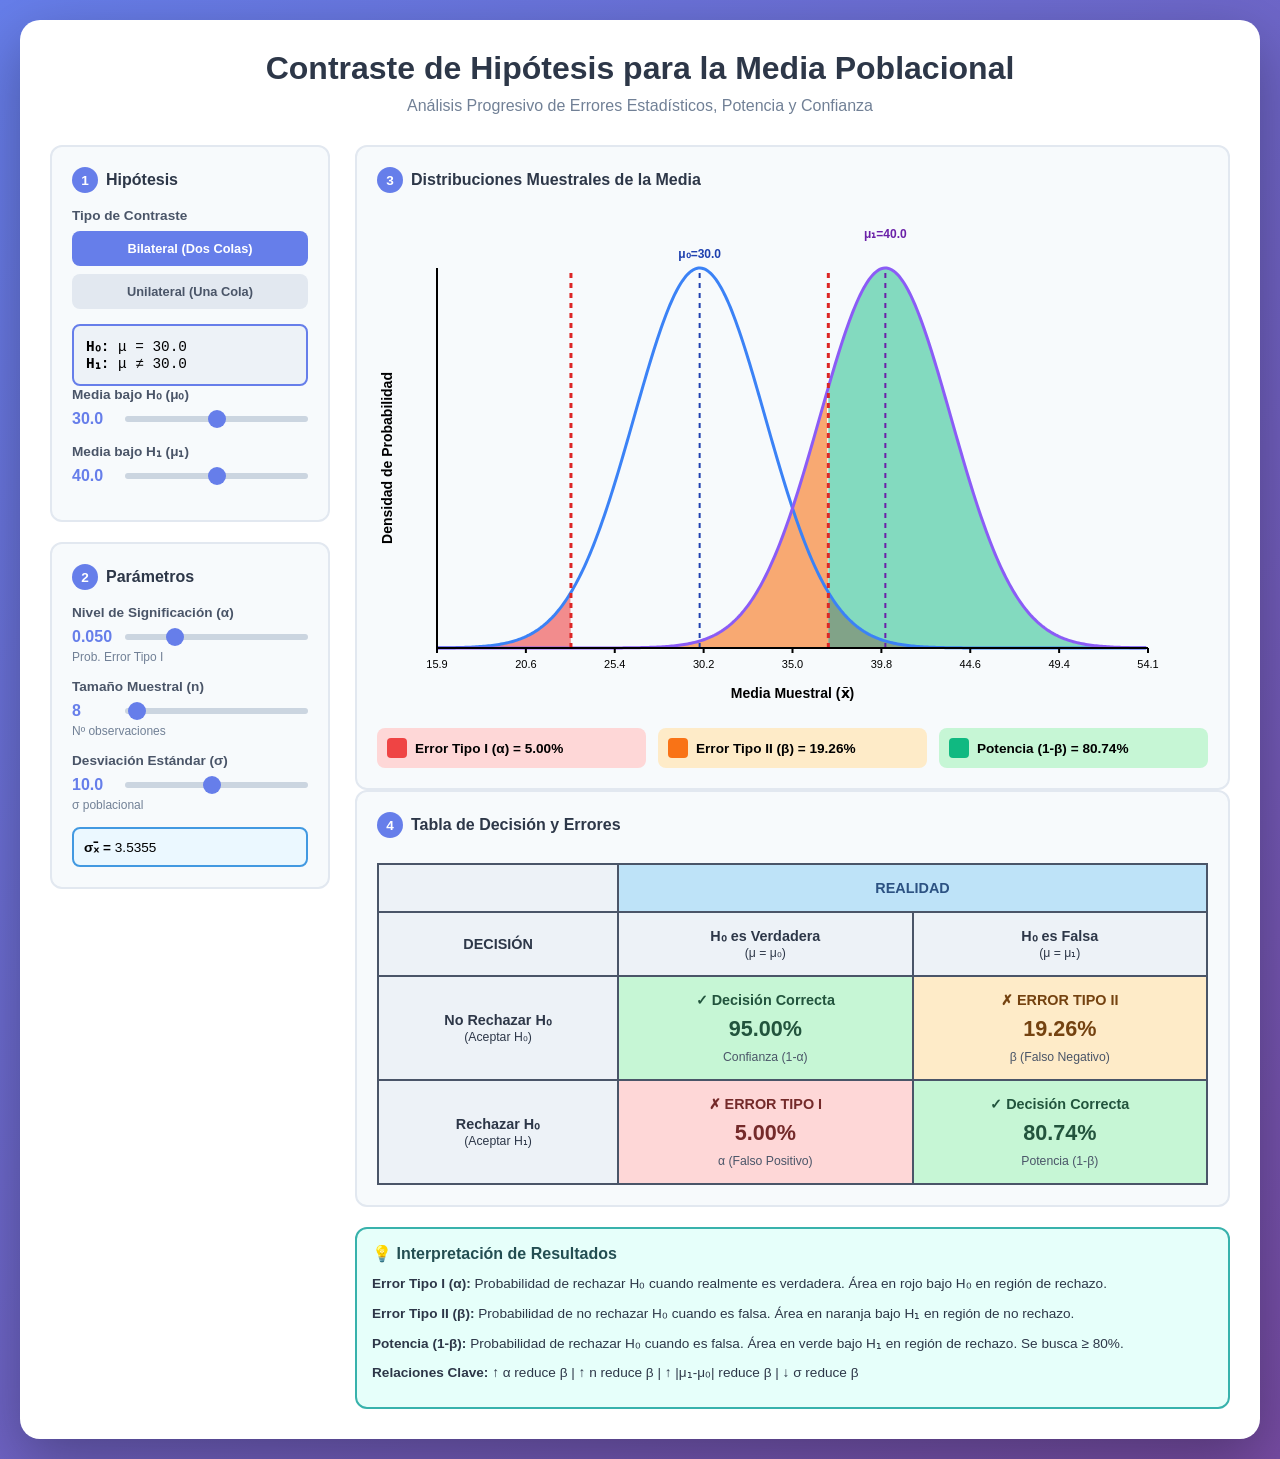
==== index.html @ a54c77ad "Implementar visualización completa con áreas bajo la curva y tabla de decisión" ====
<!DOCTYPE html>
<html lang="es">
<head>
    <meta charset="UTF-8">
    <meta name="viewport" content="width=device-width, initial-scale=1.0">
    <title>Contraste de Hipótesis para la Media Poblacional</title>
    <style>
        * {
            margin: 0;
            padding: 0;
            box-sizing: border-box;
        }

        body {
            font-family: -apple-system, BlinkMacSystemFont, 'Segoe UI', Roboto, Arial, sans-serif;
            background: linear-gradient(135deg, #667eea 0%, #764ba2 100%);
            min-height: 100vh;
            padding: 20px;
        }

        .container {
            max-width: 1600px;
            margin: 0 auto;
            background: white;
            border-radius: 20px;
            padding: 30px;
            box-shadow: 0 20px 60px rgba(0,0,0,0.3);
        }

        h1 {
            text-align: center;
            color: #2d3748;
            margin-bottom: 10px;
            font-size: 2em;
        }

        .subtitle {
            text-align: center;
            color: #718096;
            margin-bottom: 30px;
        }

        .grid {
            display: grid;
            grid-template-columns: 280px 1fr;
            gap: 25px;
        }

        .controls {
            display: flex;
            flex-direction: column;
            gap: 20px;
        }

        .card {
            background: #f7fafc;
            border-radius: 12px;
            padding: 20px;
            border: 2px solid #e2e8f0;
        }

        .card h2 {
            font-size: 1em;
            color: #2d3748;
            margin-bottom: 15px;
            display: flex;
            align-items: center;
            gap: 8px;
        }

        .badge {
            background: #667eea;
            color: white;
            width: 26px;
            height: 26px;
            border-radius: 50%;
            display: flex;
            align-items: center;
            justify-content: center;
            font-size: 0.85em;
            font-weight: bold;
        }

        .control-group {
            margin-bottom: 15px;
        }

        .control-group label {
            display: block;
            font-weight: 600;
            color: #4a5568;
            margin-bottom: 8px;
            font-size: 0.85em;
        }

        .slider-container {
            display: flex;
            align-items: center;
            gap: 8px;
        }

        .value-display {
            min-width: 45px;
            font-weight: bold;
            color: #667eea;
            font-size: 1em;
        }

        input[type="range"] {
            flex: 1;
            height: 6px;
            border-radius: 3px;
            background: #cbd5e0;
            outline: none;
            -webkit-appearance: none;
        }

        input[type="range"]::-webkit-slider-thumb {
            -webkit-appearance: none;
            width: 18px;
            height: 18px;
            border-radius: 50%;
            background: #667eea;
            cursor: pointer;
        }

        input[type="range"]::-moz-range-thumb {
            width: 18px;
            height: 18px;
            border-radius: 50%;
            background: #667eea;
            cursor: pointer;
            border: none;
        }

        .button-group {
            display: flex;
            flex-direction: column;
            gap: 8px;
        }

        button {
            padding: 10px;
            border: none;
            border-radius: 8px;
            font-weight: 600;
            cursor: pointer;
            transition: all 0.3s;
            font-size: 0.8em;
        }

        button.active {
            background: #667eea;
            color: white;
        }

        button:not(.active) {
            background: #e2e8f0;
            color: #4a5568;
        }

        .hypothesis-box {
            background: #edf2f7;
            border: 2px solid #667eea;
            border-radius: 8px;
            padding: 12px;
            font-family: 'Courier New', monospace;
            font-size: 0.9em;
        }

        .chart-container {
            position: relative;
            height: 500px;
            margin-bottom: 20px;
        }

        canvas {
            max-width: 100%;
        }

        .helper-text {
            font-size: 0.75em;
            color: #718096;
            margin-top: 4px;
        }

        .se-box {
            background: #ebf8ff;
            border: 2px solid #4299e1;
            border-radius: 8px;
            padding: 10px;
            font-size: 0.85em;
            margin-top: 10px;
        }

        /* Tabla de decisión */
        .decision-table-container {
            margin-top: 25px;
            overflow-x: auto;
        }

        table.decision-table {
            width: 100%;
            border-collapse: collapse;
            font-size: 0.9em;
        }

        table.decision-table th,
        table.decision-table td {
            border: 2px solid #4a5568;
            padding: 15px;
            text-align: center;
        }

        table.decision-table th {
            background: #edf2f7;
            font-weight: bold;
            color: #2d3748;
        }

        .table-header-realidad {
            background: #bee3f8 !important;
            color: #2c5282 !important;
            font-weight: bold;
        }

        .cell-correct {
            background: #c6f6d5;
        }

        .cell-error-tipo1 {
            background: #fed7d7;
        }

        .cell-error-tipo2 {
            background: #feebc8;
        }

        .cell-value {
            font-size: 1.5em;
            font-weight: bold;
            margin: 8px 0;
        }

        .cell-label {
            font-size: 0.85em;
            color: #4a5568;
        }

        .legend-container {
            display: grid;
            grid-template-columns: repeat(3, 1fr);
            gap: 12px;
            margin-top: 20px;
        }

        .legend-item {
            display: flex;
            align-items: center;
            gap: 8px;
            padding: 10px;
            border-radius: 8px;
            font-size: 0.85em;
        }

        .legend-color {
            width: 20px;
            height: 20px;
            border-radius: 4px;
        }

        .interpretation-box {
            background: #e6fffa;
            border: 2px solid #38b2ac;
            border-radius: 12px;
            padding: 15px;
            margin-top: 20px;
        }

        .interpretation-box h3 {
            color: #234e52;
            margin-bottom: 10px;
            font-size: 1em;
        }

        .interpretation-box p {
            color: #2d3748;
            font-size: 0.85em;
            line-height: 1.6;
            margin-bottom: 8px;
        }
    </style>
</head>
<body>
    <div class="container">
        <h1>Contraste de Hipótesis para la Media Poblacional</h1>
        <p class="subtitle">Análisis Progresivo de Errores Estadísticos, Potencia y Confianza</p>

        <div class="grid">
            <!-- Panel de controles -->
            <div class="controls">
                <div class="card">
                    <h2><span class="badge">1</span> Hipótesis</h2>

                    <div class="control-group">
                        <label>Tipo de Contraste</label>
                        <div class="button-group">
                            <button id="btnTwoTailed" class="active" onclick="setTestType('two-tailed')">
                                Bilateral (Dos Colas)
                            </button>
                            <button id="btnOneTailed" onclick="setTestType('one-tailed')">
                                Unilateral (Una Cola)
                            </button>
                        </div>
                    </div>

                    <div class="hypothesis-box" id="hypothesisBox">
                        <div><strong>H₀:</strong> μ = 30.0</div>
                        <div><strong>H₁:</strong> μ ≠ 30.0</div>
                    </div>

                    <div class="control-group">
                        <label>Media bajo H₀ (μ₀)</label>
                        <div class="slider-container">
                            <span class="value-display" id="mu0Value">30.0</span>
                            <input type="range" id="mu0" min="20" max="40" step="0.5" value="30" oninput="updateParams()">
                        </div>
                    </div>

                    <div class="control-group">
                        <label>Media bajo H₁ (μ₁)</label>
                        <div class="slider-container">
                            <span class="value-display" id="mu1Value">40.0</span>
                            <input type="range" id="mu1" min="30" max="50" step="0.5" value="40" oninput="updateParams()">
                        </div>
                    </div>
                </div>

                <div class="card">
                    <h2><span class="badge">2</span> Parámetros</h2>

                    <div class="control-group">
                        <label>Nivel de Significación (α)</label>
                        <div class="slider-container">
                            <span class="value-display" id="alphaValue">0.050</span>
                            <input type="range" id="alpha" min="0.001" max="0.2" step="0.001" value="0.05" oninput="updateParams()">
                        </div>
                        <p class="helper-text">Prob. Error Tipo I</p>
                    </div>

                    <div class="control-group">
                        <label>Tamaño Muestral (n)</label>
                        <div class="slider-container">
                            <span class="value-display" id="sampleSizeValue">8</span>
                            <input type="range" id="sampleSize" min="5" max="200" step="1" value="8" oninput="updateParams()">
                        </div>
                        <p class="helper-text">Nº observaciones</p>
                    </div>

                    <div class="control-group">
                        <label>Desviación Estándar (σ)</label>
                        <div class="slider-container">
                            <span class="value-display" id="sigmaValue">10.0</span>
                            <input type="range" id="sigma" min="1" max="20" step="0.5" value="10" oninput="updateParams()">
                        </div>
                        <p class="helper-text">σ poblacional</p>
                    </div>

                    <div class="se-box">
                        <strong>σₓ̄ = </strong><span id="seValue">3.5355</span>
                    </div>
                </div>
            </div>

            <!-- Panel principal -->
            <div class="main-panel">
                <div class="card">
                    <h2><span class="badge">3</span> Distribuciones Muestrales de la Media</h2>
                    <div class="chart-container">
                        <canvas id="chart"></canvas>
                    </div>

                    <div class="legend-container">
                        <div class="legend-item" style="background: #fed7d7;">
                            <div class="legend-color" style="background: #ef4444;"></div>
                            <span><strong>Error Tipo I (α) = <span id="alphaPercent">5.00</span>%</strong></span>
                        </div>
                        <div class="legend-item" style="background: #feebc8;">
                            <div class="legend-color" style="background: #f97316;"></div>
                            <span><strong>Error Tipo II (β) = <span id="betaPercent">0.00</span>%</strong></span>
                        </div>
                        <div class="legend-item" style="background: #c6f6d5;">
                            <div class="legend-color" style="background: #10b981;"></div>
                            <span><strong>Potencia (1-β) = <span id="powerPercent">100.00</span>%</strong></span>
                        </div>
                    </div>
                </div>

                <div class="card">
                    <h2><span class="badge">4</span> Tabla de Decisión y Errores</h2>

                    <div class="decision-table-container">
                        <table class="decision-table">
                            <thead>
                                <tr>
                                    <th></th>
                                    <th colspan="2" class="table-header-realidad">REALIDAD</th>
                                </tr>
                                <tr>
                                    <th>DECISIÓN</th>
                                    <th>H₀ es Verdadera<br><span style="font-weight: normal; font-size: 0.85em;">(μ = μ₀)</span></th>
                                    <th>H₀ es Falsa<br><span style="font-weight: normal; font-size: 0.85em;">(μ = μ₁)</span></th>
                                </tr>
                            </thead>
                            <tbody>
                                <tr>
                                    <th>No Rechazar H₀<br><span style="font-weight: normal; font-size: 0.85em;">(Aceptar H₀)</span></th>
                                    <td class="cell-correct">
                                        <div style="font-weight: bold; color: #22543d;">✓ Decisión Correcta</div>
                                        <div class="cell-value" style="color: #22543d;"><span id="confidenceTable">95.00</span>%</div>
                                        <div class="cell-label">Confianza (1-α)</div>
                                    </td>
                                    <td class="cell-error-tipo2">
                                        <div style="font-weight: bold; color: #744210;">✗ ERROR TIPO II</div>
                                        <div class="cell-value" style="color: #744210;"><span id="betaTable">0.00</span>%</div>
                                        <div class="cell-label">β (Falso Negativo)</div>
                                    </td>
                                </tr>
                                <tr>
                                    <th>Rechazar H₀<br><span style="font-weight: normal; font-size: 0.85em;">(Aceptar H₁)</span></th>
                                    <td class="cell-error-tipo1">
                                        <div style="font-weight: bold; color: #742a2a;">✗ ERROR TIPO I</div>
                                        <div class="cell-value" style="color: #742a2a;"><span id="alphaTable">5.00</span>%</div>
                                        <div class="cell-label">α (Falso Positivo)</div>
                                    </td>
                                    <td class="cell-correct">
                                        <div style="font-weight: bold; color: #22543d;">✓ Decisión Correcta</div>
                                        <div class="cell-value" style="color: #22543d;"><span id="powerTable">100.00</span>%</div>
                                        <div class="cell-label">Potencia (1-β)</div>
                                    </td>
                                </tr>
                            </tbody>
                        </table>
                    </div>
                </div>

                <div class="interpretation-box">
                    <h3>💡 Interpretación de Resultados</h3>
                    <p><strong>Error Tipo I (α):</strong> Probabilidad de rechazar H₀ cuando realmente es verdadera. Área en rojo bajo H₀ en región de rechazo.</p>
                    <p><strong>Error Tipo II (β):</strong> Probabilidad de no rechazar H₀ cuando es falsa. Área en naranja bajo H₁ en región de no rechazo.</p>
                    <p><strong>Potencia (1-β):</strong> Probabilidad de rechazar H₀ cuando es falsa. Área en verde bajo H₁ en región de rechazo. Se busca ≥ 80%.</p>
                    <p><strong>Relaciones Clave:</strong> ↑ α reduce β | ↑ n reduce β | ↑ |μ₁-μ₀| reduce β | ↓ σ reduce β</p>
                </div>
            </div>
        </div>
    </div>

    <script>
        let testType = 'two-tailed';
        let currentStats = {};

        // Función de densidad normal
        function normalPDF(x, mean, sd) {
            return (1 / (sd * Math.sqrt(2 * Math.PI))) *
                   Math.exp(-0.5 * Math.pow((x - mean) / sd, 2));
        }

        // Función de distribución acumulada normal
        function normalCDF(x, mean, sd) {
            const z = (x - mean) / sd;
            const t = 1 / (1 + 0.2316419 * Math.abs(z));
            const d = 0.3989423 * Math.exp(-z * z / 2);
            const prob = d * t * (0.3193815 + t * (-0.3565638 + t * (1.781478 + t * (-1.821256 + t * 1.330274))));
            return z > 0 ? 1 - prob : prob;
        }

        // Función inversa de la CDF normal
        function inverseNormalCDF(p) {
            const a1 = -39.6968302866538, a2 = 220.946098424521, a3 = -275.928510446969;
            const a4 = 138.357751867269, a5 = -30.6647980661472, a6 = 2.50662827745924;
            const b1 = -54.4760987982241, b2 = 161.585836858041, b3 = -155.698979859887;
            const b4 = 66.8013118877197, b5 = -13.2806815528857;
            const c1 = -7.78489400243029E-03, c2 = -0.322396458041136, c3 = -2.40075827716184;
            const c4 = -2.54973253934373, c5 = 4.37466414146497, c6 = 2.93816398269878;
            const d1 = 7.78469570904146E-03, d2 = 0.32246712907004, d3 = 2.445134137143;
            const d4 = 3.75440866190742;
            const pLow = 0.02425, pHigh = 1 - pLow;
            let q, r, x;

            if (p < pLow) {
                q = Math.sqrt(-2 * Math.log(p));
                x = (((((c1 * q + c2) * q + c3) * q + c4) * q + c5) * q + c6) /
                    ((((d1 * q + d2) * q + d3) * q + d4) * q + 1);
            } else if (p <= pHigh) {
                q = p - 0.5;
                r = q * q;
                x = (((((a1 * r + a2) * r + a3) * r + a4) * r + a5) * r + a6) * q /
                    (((((b1 * r + b2) * r + b3) * r + b4) * r + b5) * r + 1);
            } else {
                q = Math.sqrt(-2 * Math.log(1 - p));
                x = -(((((c1 * q + c2) * q + c3) * q + c4) * q + c5) * q + c6) /
                     ((((d1 * q + d2) * q + d3) * q + d4) * q + 1);
            }
            return x;
        }

        function setTestType(type) {
            testType = type;
            document.getElementById('btnTwoTailed').classList.toggle('active', type === 'two-tailed');
            document.getElementById('btnOneTailed').classList.toggle('active', type === 'one-tailed');
            updateParams();
        }

        function updateParams() {
            const mu0 = parseFloat(document.getElementById('mu0').value);
            const mu1 = parseFloat(document.getElementById('mu1').value);
            const alpha = parseFloat(document.getElementById('alpha').value);
            const n = parseInt(document.getElementById('sampleSize').value);
            const sigma = parseFloat(document.getElementById('sigma').value);

            // Actualizar displays
            document.getElementById('mu0Value').textContent = mu0.toFixed(1);
            document.getElementById('mu1Value').textContent = mu1.toFixed(1);
            document.getElementById('alphaValue').textContent = alpha.toFixed(3);
            document.getElementById('sampleSizeValue').textContent = n;
            document.getElementById('sigmaValue').textContent = sigma.toFixed(1);

            const seM = sigma / Math.sqrt(n);
            document.getElementById('seValue').textContent = seM.toFixed(4);

            // Actualizar hipótesis
            const h1Symbol = testType === 'two-tailed' ? '≠' : (mu1 > mu0 ? '>' : '<');
            const h1Value = testType === 'two-tailed' ? mu0.toFixed(1) : mu1.toFixed(1);
            document.getElementById('hypothesisBox').innerHTML = `
                <div><strong>H₀:</strong> μ = ${mu0.toFixed(1)}</div>
                <div><strong>H₁:</strong> μ ${h1Symbol} ${h1Value}</div>
            `;

            // Calcular estadísticas
            let criticalValue;
            if (testType === 'two-tailed') {
                criticalValue = inverseNormalCDF(1 - alpha / 2) * seM + mu0;
            } else {
                criticalValue = inverseNormalCDF(1 - alpha) * seM + mu0;
            }

            let beta;
            if (testType === 'two-tailed') {
                const criticalLower = 2 * mu0 - criticalValue;
                beta = normalCDF(criticalValue, mu1, seM) - normalCDF(criticalLower, mu1, seM);
            } else {
                if (mu1 > mu0) {
                    beta = normalCDF(criticalValue, mu1, seM);
                } else {
                    beta = 1 - normalCDF(criticalValue, mu1, seM);
                }
            }

            const power = 1 - beta;
            const confidence = 1 - alpha;

            currentStats = { alpha, beta, power, confidence, criticalValue, mu0, mu1, seM };

            // Actualizar resultados
            document.getElementById('alphaPercent').textContent = (alpha * 100).toFixed(2);
            document.getElementById('betaPercent').textContent = (beta * 100).toFixed(2);
            document.getElementById('powerPercent').textContent = (power * 100).toFixed(2);

            // Actualizar tabla
            document.getElementById('confidenceTable').textContent = (confidence * 100).toFixed(2);
            document.getElementById('betaTable').textContent = (beta * 100).toFixed(2);
            document.getElementById('alphaTable').textContent = (alpha * 100).toFixed(2);
            document.getElementById('powerTable').textContent = (power * 100).toFixed(2);

            // Actualizar gráfico
            drawChart();
        }

        function drawChart() {
            const canvas = document.getElementById('chart');
            const ctx = canvas.getContext('2d');

            // Configurar tamaño del canvas
            const container = canvas.parentElement;
            canvas.width = container.offsetWidth;
            canvas.height = container.offsetHeight;

            const { mu0, mu1, seM, criticalValue } = currentStats;

            const padding = 60;
            const chartWidth = canvas.width - 2 * padding;
            const chartHeight = canvas.height - 2 * padding;

            // Limpiar canvas
            ctx.clearRect(0, 0, canvas.width, canvas.height);

            // Calcular rango
            const rangeStart = Math.min(mu0, mu1) - 4 * seM;
            const rangeEnd = Math.max(mu0, mu1) + 4 * seM;

            // Encontrar máximo y para escala
            let maxY = 0;
            for (let x = rangeStart; x <= rangeEnd; x += (rangeEnd - rangeStart) / 200) {
                maxY = Math.max(maxY, normalPDF(x, mu0, seM), normalPDF(x, mu1, seM));
            }

            // Función para mapear coordenadas
            function mapX(x) {
                return padding + ((x - rangeStart) / (rangeEnd - rangeStart)) * chartWidth;
            }

            function mapY(y) {
                return canvas.height - padding - (y / maxY) * chartHeight;
            }

            // Dibujar áreas sombreadas
            const step = (rangeEnd - rangeStart) / 400;

            // Área Error Tipo I (roja) - bajo H0 en región de rechazo
            ctx.fillStyle = 'rgba(239, 68, 68, 0.6)';
            ctx.beginPath();
            if (testType === 'two-tailed') {
                const criticalLower = 2 * mu0 - criticalValue;
                // Cola derecha
                ctx.moveTo(mapX(criticalValue), mapY(0));
                for (let x = criticalValue; x <= rangeEnd; x += step) {
                    ctx.lineTo(mapX(x), mapY(normalPDF(x, mu0, seM)));
                }
                ctx.lineTo(mapX(rangeEnd), mapY(0));
                ctx.closePath();
                ctx.fill();

                // Cola izquierda
                ctx.beginPath();
                ctx.moveTo(mapX(rangeStart), mapY(0));
                for (let x = rangeStart; x <= criticalLower; x += step) {
                    ctx.lineTo(mapX(x), mapY(normalPDF(x, mu0, seM)));
                }
                ctx.lineTo(mapX(criticalLower), mapY(0));
                ctx.closePath();
                ctx.fill();
            } else {
                if (mu1 > mu0) {
                    ctx.moveTo(mapX(criticalValue), mapY(0));
                    for (let x = criticalValue; x <= rangeEnd; x += step) {
                        ctx.lineTo(mapX(x), mapY(normalPDF(x, mu0, seM)));
                    }
                    ctx.lineTo(mapX(rangeEnd), mapY(0));
                } else {
                    ctx.moveTo(mapX(rangeStart), mapY(0));
                    for (let x = rangeStart; x <= criticalValue; x += step) {
                        ctx.lineTo(mapX(x), mapY(normalPDF(x, mu0, seM)));
                    }
                    ctx.lineTo(mapX(criticalValue), mapY(0));
                }
                ctx.closePath();
                ctx.fill();
            }

            // Área Error Tipo II (naranja) - bajo H1 en región de no rechazo
            ctx.fillStyle = 'rgba(249, 115, 22, 0.6)';
            ctx.beginPath();
            if (testType === 'two-tailed') {
                const criticalLower = 2 * mu0 - criticalValue;
                ctx.moveTo(mapX(criticalLower), mapY(0));
                for (let x = criticalLower; x <= criticalValue; x += step) {
                    ctx.lineTo(mapX(x), mapY(normalPDF(x, mu1, seM)));
                }
                ctx.lineTo(mapX(criticalValue), mapY(0));
            } else {
                if (mu1 > mu0) {
                    ctx.moveTo(mapX(rangeStart), mapY(0));
                    for (let x = rangeStart; x <= criticalValue; x += step) {
                        ctx.lineTo(mapX(x), mapY(normalPDF(x, mu1, seM)));
                    }
                    ctx.lineTo(mapX(criticalValue), mapY(0));
                } else {
                    ctx.moveTo(mapX(criticalValue), mapY(0));
                    for (let x = criticalValue; x <= rangeEnd; x += step) {
                        ctx.lineTo(mapX(x), mapY(normalPDF(x, mu1, seM)));
                    }
                    ctx.lineTo(mapX(rangeEnd), mapY(0));
                }
            }
            ctx.closePath();
            ctx.fill();

            // Área Potencia (verde) - bajo H1 en región de rechazo
            ctx.fillStyle = 'rgba(16, 185, 129, 0.5)';
            ctx.beginPath();
            if (testType === 'two-tailed') {
                const criticalLower = 2 * mu0 - criticalValue;
                // Cola derecha
                ctx.moveTo(mapX(criticalValue), mapY(0));
                for (let x = criticalValue; x <= rangeEnd; x += step) {
                    ctx.lineTo(mapX(x), mapY(normalPDF(x, mu1, seM)));
                }
                ctx.lineTo(mapX(rangeEnd), mapY(0));
                ctx.closePath();
                ctx.fill();

                // Cola izquierda
                ctx.beginPath();
                ctx.moveTo(mapX(rangeStart), mapY(0));
                for (let x = rangeStart; x <= criticalLower; x += step) {
                    ctx.lineTo(mapX(x), mapY(normalPDF(x, mu1, seM)));
                }
                ctx.lineTo(mapX(criticalLower), mapY(0));
            } else {
                if (mu1 > mu0) {
                    ctx.moveTo(mapX(criticalValue), mapY(0));
                    for (let x = criticalValue; x <= rangeEnd; x += step) {
                        ctx.lineTo(mapX(x), mapY(normalPDF(x, mu1, seM)));
                    }
                    ctx.lineTo(mapX(rangeEnd), mapY(0));
                } else {
                    ctx.moveTo(mapX(rangeStart), mapY(0));
                    for (let x = rangeStart; x <= criticalValue; x += step) {
                        ctx.lineTo(mapX(x), mapY(normalPDF(x, mu1, seM)));
                    }
                    ctx.lineTo(mapX(criticalValue), mapY(0));
                }
            }
            ctx.closePath();
            ctx.fill();

            // Dibujar curvas
            // Curva H0 (azul)
            ctx.strokeStyle = '#3b82f6';
            ctx.lineWidth = 3;
            ctx.beginPath();
            for (let x = rangeStart; x <= rangeEnd; x += step) {
                const y = normalPDF(x, mu0, seM);
                if (x === rangeStart) {
                    ctx.moveTo(mapX(x), mapY(y));
                } else {
                    ctx.lineTo(mapX(x), mapY(y));
                }
            }
            ctx.stroke();

            // Curva H1 (púrpura)
            ctx.strokeStyle = '#8b5cf6';
            ctx.lineWidth = 3;
            ctx.beginPath();
            for (let x = rangeStart; x <= rangeEnd; x += step) {
                const y = normalPDF(x, mu1, seM);
                if (x === rangeStart) {
                    ctx.moveTo(mapX(x), mapY(y));
                } else {
                    ctx.lineTo(mapX(x), mapY(y));
                }
            }
            ctx.stroke();

            // Dibujar líneas verticales de referencia
            // μ0
            ctx.strokeStyle = '#1e40af';
            ctx.lineWidth = 2;
            ctx.setLineDash([5, 5]);
            ctx.beginPath();
            ctx.moveTo(mapX(mu0), mapY(0));
            ctx.lineTo(mapX(mu0), mapY(maxY));
            ctx.stroke();

            // μ1
            ctx.strokeStyle = '#6b21a8';
            ctx.beginPath();
            ctx.moveTo(mapX(mu1), mapY(0));
            ctx.lineTo(mapX(mu1), mapY(maxY));
            ctx.stroke();

            // Valor crítico
            ctx.strokeStyle = '#dc2626';
            ctx.lineWidth = 3;
            ctx.beginPath();
            ctx.moveTo(mapX(criticalValue), mapY(0));
            ctx.lineTo(mapX(criticalValue), mapY(maxY));
            ctx.stroke();

            if (testType === 'two-tailed') {
                const criticalLower = 2 * mu0 - criticalValue;
                ctx.beginPath();
                ctx.moveTo(mapX(criticalLower), mapY(0));
                ctx.lineTo(mapX(criticalLower), mapY(maxY));
                ctx.stroke();
            }

            ctx.setLineDash([]);

            // Dibujar ejes
            ctx.strokeStyle = '#000';
            ctx.lineWidth = 2;
            ctx.beginPath();
            ctx.moveTo(padding, canvas.height - padding);
            ctx.lineTo(canvas.width - padding, canvas.height - padding);
            ctx.stroke();

            ctx.beginPath();
            ctx.moveTo(padding, padding);
            ctx.lineTo(padding, canvas.height - padding);
            ctx.stroke();

            // Etiquetas
            ctx.fillStyle = '#000';
            ctx.font = 'bold 14px Arial';
            ctx.textAlign = 'center';
            ctx.fillText('Media Muestral (x̄)', canvas.width / 2, canvas.height - 10);

            ctx.save();
            ctx.translate(15, canvas.height / 2);
            ctx.rotate(-Math.PI / 2);
            ctx.fillText('Densidad de Probabilidad', 0, 0);
            ctx.restore();

            // Etiquetas de medias
            ctx.font = 'bold 12px Arial';
            ctx.fillStyle = '#1e40af';
            ctx.fillText('μ₀=' + mu0.toFixed(1), mapX(mu0), padding - 10);

            ctx.fillStyle = '#6b21a8';
            ctx.fillText('μ₁=' + mu1.toFixed(1), mapX(mu1), padding - 30);

            // Marcas en eje X
            ctx.fillStyle = '#000';
            ctx.font = '11px Arial';
            const numTicks = 8;
            for (let i = 0; i <= numTicks; i++) {
                const x = rangeStart + (rangeEnd - rangeStart) * i / numTicks;
                const px = mapX(x);
                ctx.fillText(x.toFixed(1), px, canvas.height - padding + 20);
                ctx.beginPath();
                ctx.moveTo(px, canvas.height - padding);
                ctx.lineTo(px, canvas.height - padding + 5);
                ctx.stroke();
            }
        }

        // Inicializar
        window.addEventListener('load', updateParams);
        window.addEventListener('resize', drawChart);
    </script>
</body>
</html>
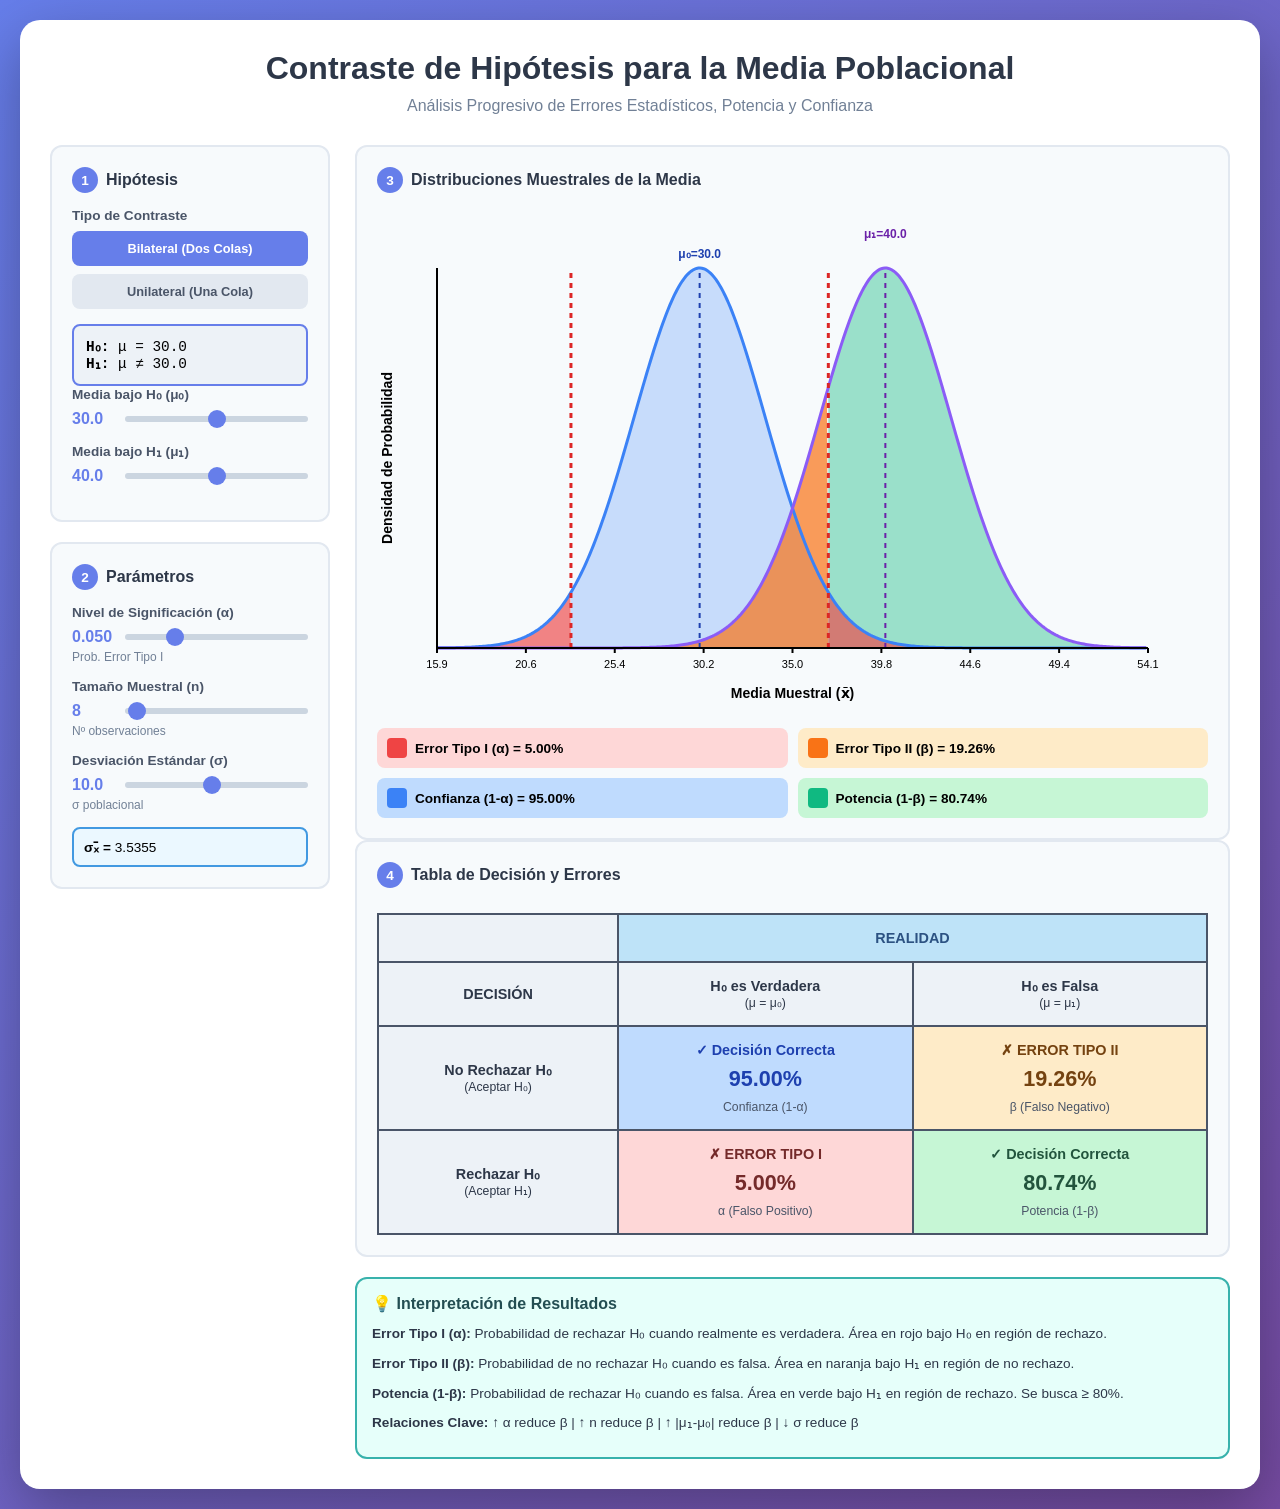
==== commit 0dd1464f: "Reorganizar áreas: verde (potencia) detrás de rojo (alpha), añadir área azul de confianza (1-alpha)" ====
--- a/index.html
+++ b/index.html
@@ -224,8 +224,12 @@
             font-weight: bold;
         }
 
-        .cell-correct {
+        .cell-correct-power {
             background: #c6f6d5;
+        }
+
+        .cell-correct-confidence {
+            background: #bfdbfe;
         }
 
         .cell-error-tipo1 {
@@ -380,7 +384,7 @@
                         <canvas id="chart"></canvas>
                     </div>
 
-                    <div class="legend-container">
+                    <div class="legend-container" style="grid-template-columns: repeat(2, 1fr); gap: 10px;">
                         <div class="legend-item" style="background: #fed7d7;">
                             <div class="legend-color" style="background: #ef4444;"></div>
                             <span><strong>Error Tipo I (α) = <span id="alphaPercent">5.00</span>%</strong></span>
@@ -388,6 +392,10 @@
                         <div class="legend-item" style="background: #feebc8;">
                             <div class="legend-color" style="background: #f97316;"></div>
                             <span><strong>Error Tipo II (β) = <span id="betaPercent">0.00</span>%</strong></span>
+                        </div>
+                        <div class="legend-item" style="background: #bfdbfe;">
+                            <div class="legend-color" style="background: #3b82f6;"></div>
+                            <span><strong>Confianza (1-α) = <span id="confidencePercent">95.00</span>%</strong></span>
                         </div>
                         <div class="legend-item" style="background: #c6f6d5;">
                             <div class="legend-color" style="background: #10b981;"></div>
@@ -415,9 +423,9 @@
                             <tbody>
                                 <tr>
                                     <th>No Rechazar H₀<br><span style="font-weight: normal; font-size: 0.85em;">(Aceptar H₀)</span></th>
-                                    <td class="cell-correct">
-                                        <div style="font-weight: bold; color: #22543d;">✓ Decisión Correcta</div>
-                                        <div class="cell-value" style="color: #22543d;"><span id="confidenceTable">95.00</span>%</div>
+                                    <td class="cell-correct-confidence">
+                                        <div style="font-weight: bold; color: #1e40af;">✓ Decisión Correcta</div>
+                                        <div class="cell-value" style="color: #1e40af;"><span id="confidenceTable">95.00</span>%</div>
                                         <div class="cell-label">Confianza (1-α)</div>
                                     </td>
                                     <td class="cell-error-tipo2">
@@ -433,7 +441,7 @@
                                         <div class="cell-value" style="color: #742a2a;"><span id="alphaTable">5.00</span>%</div>
                                         <div class="cell-label">α (Falso Positivo)</div>
                                     </td>
-                                    <td class="cell-correct">
+                                    <td class="cell-correct-power">
                                         <div style="font-weight: bold; color: #22543d;">✓ Decisión Correcta</div>
                                         <div class="cell-value" style="color: #22543d;"><span id="powerTable">100.00</span>%</div>
                                         <div class="cell-label">Potencia (1-β)</div>
@@ -561,9 +569,10 @@
 
             currentStats = { alpha, beta, power, confidence, criticalValue, mu0, mu1, seM };
 
-            // Actualizar resultados
+            // Actualizar resultados en leyenda
             document.getElementById('alphaPercent').textContent = (alpha * 100).toFixed(2);
             document.getElementById('betaPercent').textContent = (beta * 100).toFixed(2);
+            document.getElementById('confidencePercent').textContent = (confidence * 100).toFixed(2);
             document.getElementById('powerPercent').textContent = (power * 100).toFixed(2);
 
             // Actualizar tabla
@@ -613,11 +622,106 @@
                 return canvas.height - padding - (y / maxY) * chartHeight;
             }
 
-            // Dibujar áreas sombreadas
+            // Dibujar áreas sombreadas (orden importante: de atrás hacia adelante)
             const step = (rangeEnd - rangeStart) / 400;
 
-            // Área Error Tipo I (roja) - bajo H0 en región de rechazo
-            ctx.fillStyle = 'rgba(239, 68, 68, 0.6)';
+            // 1. Área Potencia (verde) - FONDO - bajo H1 en región de rechazo
+            ctx.fillStyle = 'rgba(16, 185, 129, 0.4)';
+            ctx.beginPath();
+            if (testType === 'two-tailed') {
+                const criticalLower = 2 * mu0 - criticalValue;
+                // Cola derecha
+                ctx.moveTo(mapX(criticalValue), mapY(0));
+                for (let x = criticalValue; x <= rangeEnd; x += step) {
+                    ctx.lineTo(mapX(x), mapY(normalPDF(x, mu1, seM)));
+                }
+                ctx.lineTo(mapX(rangeEnd), mapY(0));
+                ctx.closePath();
+                ctx.fill();
+
+                // Cola izquierda
+                ctx.beginPath();
+                ctx.moveTo(mapX(rangeStart), mapY(0));
+                for (let x = rangeStart; x <= criticalLower; x += step) {
+                    ctx.lineTo(mapX(x), mapY(normalPDF(x, mu1, seM)));
+                }
+                ctx.lineTo(mapX(criticalLower), mapY(0));
+            } else {
+                if (mu1 > mu0) {
+                    ctx.moveTo(mapX(criticalValue), mapY(0));
+                    for (let x = criticalValue; x <= rangeEnd; x += step) {
+                        ctx.lineTo(mapX(x), mapY(normalPDF(x, mu1, seM)));
+                    }
+                    ctx.lineTo(mapX(rangeEnd), mapY(0));
+                } else {
+                    ctx.moveTo(mapX(rangeStart), mapY(0));
+                    for (let x = rangeStart; x <= criticalValue; x += step) {
+                        ctx.lineTo(mapX(x), mapY(normalPDF(x, mu1, seM)));
+                    }
+                    ctx.lineTo(mapX(criticalValue), mapY(0));
+                }
+            }
+            ctx.closePath();
+            ctx.fill();
+
+            // 2. Área de Confianza (1-α) - azul claro - bajo H0 en región de no rechazo
+            ctx.fillStyle = 'rgba(59, 130, 246, 0.25)';
+            ctx.beginPath();
+            if (testType === 'two-tailed') {
+                const criticalLower = 2 * mu0 - criticalValue;
+                ctx.moveTo(mapX(criticalLower), mapY(0));
+                for (let x = criticalLower; x <= criticalValue; x += step) {
+                    ctx.lineTo(mapX(x), mapY(normalPDF(x, mu0, seM)));
+                }
+                ctx.lineTo(mapX(criticalValue), mapY(0));
+            } else {
+                if (mu1 > mu0) {
+                    ctx.moveTo(mapX(rangeStart), mapY(0));
+                    for (let x = rangeStart; x <= criticalValue; x += step) {
+                        ctx.lineTo(mapX(x), mapY(normalPDF(x, mu0, seM)));
+                    }
+                    ctx.lineTo(mapX(criticalValue), mapY(0));
+                } else {
+                    ctx.moveTo(mapX(criticalValue), mapY(0));
+                    for (let x = criticalValue; x <= rangeEnd; x += step) {
+                        ctx.lineTo(mapX(x), mapY(normalPDF(x, mu0, seM)));
+                    }
+                    ctx.lineTo(mapX(rangeEnd), mapY(0));
+                }
+            }
+            ctx.closePath();
+            ctx.fill();
+
+            // 3. Área Error Tipo II (naranja) - bajo H1 en región de no rechazo
+            ctx.fillStyle = 'rgba(249, 115, 22, 0.7)';
+            ctx.beginPath();
+            if (testType === 'two-tailed') {
+                const criticalLower = 2 * mu0 - criticalValue;
+                ctx.moveTo(mapX(criticalLower), mapY(0));
+                for (let x = criticalLower; x <= criticalValue; x += step) {
+                    ctx.lineTo(mapX(x), mapY(normalPDF(x, mu1, seM)));
+                }
+                ctx.lineTo(mapX(criticalValue), mapY(0));
+            } else {
+                if (mu1 > mu0) {
+                    ctx.moveTo(mapX(rangeStart), mapY(0));
+                    for (let x = rangeStart; x <= criticalValue; x += step) {
+                        ctx.lineTo(mapX(x), mapY(normalPDF(x, mu1, seM)));
+                    }
+                    ctx.lineTo(mapX(criticalValue), mapY(0));
+                } else {
+                    ctx.moveTo(mapX(criticalValue), mapY(0));
+                    for (let x = criticalValue; x <= rangeEnd; x += step) {
+                        ctx.lineTo(mapX(x), mapY(normalPDF(x, mu1, seM)));
+                    }
+                    ctx.lineTo(mapX(rangeEnd), mapY(0));
+                }
+            }
+            ctx.closePath();
+            ctx.fill();
+
+            // 4. Área Error Tipo I (roja) - ADELANTE - bajo H0 en región de rechazo
+            ctx.fillStyle = 'rgba(239, 68, 68, 0.65)';
             ctx.beginPath();
             if (testType === 'two-tailed') {
                 const criticalLower = 2 * mu0 - criticalValue;
@@ -657,73 +761,6 @@
                 ctx.fill();
             }
 
-            // Área Error Tipo II (naranja) - bajo H1 en región de no rechazo
-            ctx.fillStyle = 'rgba(249, 115, 22, 0.6)';
-            ctx.beginPath();
-            if (testType === 'two-tailed') {
-                const criticalLower = 2 * mu0 - criticalValue;
-                ctx.moveTo(mapX(criticalLower), mapY(0));
-                for (let x = criticalLower; x <= criticalValue; x += step) {
-                    ctx.lineTo(mapX(x), mapY(normalPDF(x, mu1, seM)));
-                }
-                ctx.lineTo(mapX(criticalValue), mapY(0));
-            } else {
-                if (mu1 > mu0) {
-                    ctx.moveTo(mapX(rangeStart), mapY(0));
-                    for (let x = rangeStart; x <= criticalValue; x += step) {
-                        ctx.lineTo(mapX(x), mapY(normalPDF(x, mu1, seM)));
-                    }
-                    ctx.lineTo(mapX(criticalValue), mapY(0));
-                } else {
-                    ctx.moveTo(mapX(criticalValue), mapY(0));
-                    for (let x = criticalValue; x <= rangeEnd; x += step) {
-                        ctx.lineTo(mapX(x), mapY(normalPDF(x, mu1, seM)));
-                    }
-                    ctx.lineTo(mapX(rangeEnd), mapY(0));
-                }
-            }
-            ctx.closePath();
-            ctx.fill();
-
-            // Área Potencia (verde) - bajo H1 en región de rechazo
-            ctx.fillStyle = 'rgba(16, 185, 129, 0.5)';
-            ctx.beginPath();
-            if (testType === 'two-tailed') {
-                const criticalLower = 2 * mu0 - criticalValue;
-                // Cola derecha
-                ctx.moveTo(mapX(criticalValue), mapY(0));
-                for (let x = criticalValue; x <= rangeEnd; x += step) {
-                    ctx.lineTo(mapX(x), mapY(normalPDF(x, mu1, seM)));
-                }
-                ctx.lineTo(mapX(rangeEnd), mapY(0));
-                ctx.closePath();
-                ctx.fill();
-
-                // Cola izquierda
-                ctx.beginPath();
-                ctx.moveTo(mapX(rangeStart), mapY(0));
-                for (let x = rangeStart; x <= criticalLower; x += step) {
-                    ctx.lineTo(mapX(x), mapY(normalPDF(x, mu1, seM)));
-                }
-                ctx.lineTo(mapX(criticalLower), mapY(0));
-            } else {
-                if (mu1 > mu0) {
-                    ctx.moveTo(mapX(criticalValue), mapY(0));
-                    for (let x = criticalValue; x <= rangeEnd; x += step) {
-                        ctx.lineTo(mapX(x), mapY(normalPDF(x, mu1, seM)));
-                    }
-                    ctx.lineTo(mapX(rangeEnd), mapY(0));
-                } else {
-                    ctx.moveTo(mapX(rangeStart), mapY(0));
-                    for (let x = rangeStart; x <= criticalValue; x += step) {
-                        ctx.lineTo(mapX(x), mapY(normalPDF(x, mu1, seM)));
-                    }
-                    ctx.lineTo(mapX(criticalValue), mapY(0));
-                }
-            }
-            ctx.closePath();
-            ctx.fill();
-
             // Dibujar curvas
             // Curva H0 (azul)
             ctx.strokeStyle = '#3b82f6';
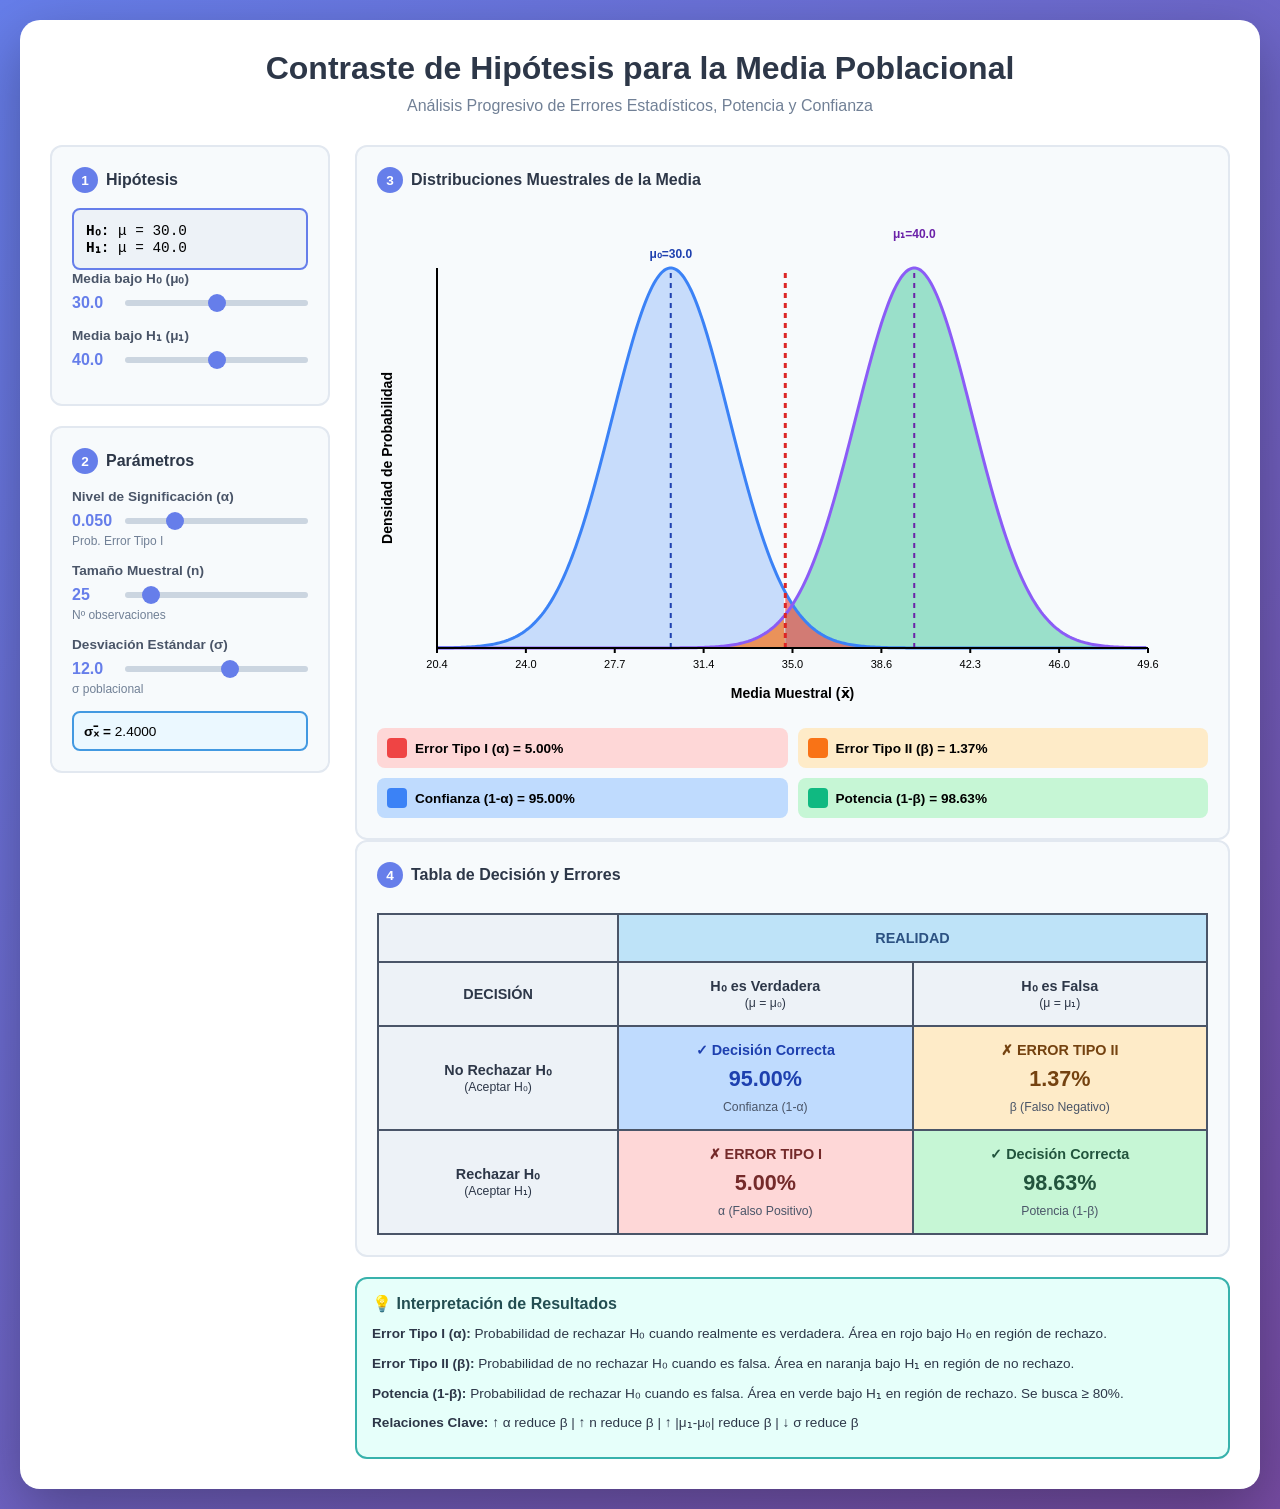
==== commit 33ccf1d3: "Simplificar a solo bilateral: H1 con media específica, eliminar área alpha izquierda, ajustar valore" ====
--- a/index.html
+++ b/index.html
@@ -306,21 +306,9 @@
                 <div class="card">
                     <h2><span class="badge">1</span> Hipótesis</h2>
 
-                    <div class="control-group">
-                        <label>Tipo de Contraste</label>
-                        <div class="button-group">
-                            <button id="btnTwoTailed" class="active" onclick="setTestType('two-tailed')">
-                                Bilateral (Dos Colas)
-                            </button>
-                            <button id="btnOneTailed" onclick="setTestType('one-tailed')">
-                                Unilateral (Una Cola)
-                            </button>
-                        </div>
-                    </div>
-
                     <div class="hypothesis-box" id="hypothesisBox">
                         <div><strong>H₀:</strong> μ = 30.0</div>
-                        <div><strong>H₁:</strong> μ ≠ 30.0</div>
+                        <div><strong>H₁:</strong> μ = 40.0</div>
                     </div>
 
                     <div class="control-group">
@@ -355,8 +343,8 @@
                     <div class="control-group">
                         <label>Tamaño Muestral (n)</label>
                         <div class="slider-container">
-                            <span class="value-display" id="sampleSizeValue">8</span>
-                            <input type="range" id="sampleSize" min="5" max="200" step="1" value="8" oninput="updateParams()">
+                            <span class="value-display" id="sampleSizeValue">25</span>
+                            <input type="range" id="sampleSize" min="5" max="200" step="1" value="25" oninput="updateParams()">
                         </div>
                         <p class="helper-text">Nº observaciones</p>
                     </div>
@@ -364,8 +352,8 @@
                     <div class="control-group">
                         <label>Desviación Estándar (σ)</label>
                         <div class="slider-container">
-                            <span class="value-display" id="sigmaValue">10.0</span>
-                            <input type="range" id="sigma" min="1" max="20" step="0.5" value="10" oninput="updateParams()">
+                            <span class="value-display" id="sigmaValue">12.0</span>
+                            <input type="range" id="sigma" min="1" max="20" step="0.5" value="12" oninput="updateParams()">
                         </div>
                         <p class="helper-text">σ poblacional</p>
                     </div>
@@ -464,7 +452,6 @@
     </div>
 
     <script>
-        let testType = 'two-tailed';
         let currentStats = {};
 
         // Función de densidad normal
@@ -512,13 +499,6 @@
             return x;
         }
 
-        function setTestType(type) {
-            testType = type;
-            document.getElementById('btnTwoTailed').classList.toggle('active', type === 'two-tailed');
-            document.getElementById('btnOneTailed').classList.toggle('active', type === 'one-tailed');
-            updateParams();
-        }
-
         function updateParams() {
             const mu0 = parseFloat(document.getElementById('mu0').value);
             const mu1 = parseFloat(document.getElementById('mu1').value);
@@ -536,33 +516,17 @@
             const seM = sigma / Math.sqrt(n);
             document.getElementById('seValue').textContent = seM.toFixed(4);
 
-            // Actualizar hipótesis
-            const h1Symbol = testType === 'two-tailed' ? '≠' : (mu1 > mu0 ? '>' : '<');
-            const h1Value = testType === 'two-tailed' ? mu0.toFixed(1) : mu1.toFixed(1);
+            // Actualizar hipótesis - siempre bilateral con μ₁ específica
             document.getElementById('hypothesisBox').innerHTML = `
                 <div><strong>H₀:</strong> μ = ${mu0.toFixed(1)}</div>
-                <div><strong>H₁:</strong> μ ${h1Symbol} ${h1Value}</div>
+                <div><strong>H₁:</strong> μ = ${mu1.toFixed(1)}</div>
             `;
 
-            // Calcular estadísticas
-            let criticalValue;
-            if (testType === 'two-tailed') {
-                criticalValue = inverseNormalCDF(1 - alpha / 2) * seM + mu0;
-            } else {
-                criticalValue = inverseNormalCDF(1 - alpha) * seM + mu0;
-            }
-
-            let beta;
-            if (testType === 'two-tailed') {
-                const criticalLower = 2 * mu0 - criticalValue;
-                beta = normalCDF(criticalValue, mu1, seM) - normalCDF(criticalLower, mu1, seM);
-            } else {
-                if (mu1 > mu0) {
-                    beta = normalCDF(criticalValue, mu1, seM);
-                } else {
-                    beta = 1 - normalCDF(criticalValue, mu1, seM);
-                }
-            }
+            // Calcular estadísticas (solo bilateral, solo cola derecha)
+            const criticalValue = inverseNormalCDF(1 - alpha / 2) * seM + mu0;
+
+            // Beta solo considerando cola derecha (sin cola izquierda)
+            const beta = normalCDF(criticalValue, mu1, seM);
 
             const power = 1 - beta;
             const confidence = 1 - alpha;
@@ -622,144 +586,53 @@
                 return canvas.height - padding - (y / maxY) * chartHeight;
             }
 
-            // Dibujar áreas sombreadas (orden importante: de atrás hacia adelante)
+            // Dibujar áreas sombreadas (orden: de atrás hacia adelante)
+            // Solo cola derecha (μ₁ > μ₀)
             const step = (rangeEnd - rangeStart) / 400;
 
-            // 1. Área Potencia (verde) - FONDO - bajo H1 en región de rechazo
+            // 1. Área Potencia (verde) - FONDO - bajo H1 en región de rechazo (cola derecha)
             ctx.fillStyle = 'rgba(16, 185, 129, 0.4)';
             ctx.beginPath();
-            if (testType === 'two-tailed') {
-                const criticalLower = 2 * mu0 - criticalValue;
-                // Cola derecha
-                ctx.moveTo(mapX(criticalValue), mapY(0));
-                for (let x = criticalValue; x <= rangeEnd; x += step) {
-                    ctx.lineTo(mapX(x), mapY(normalPDF(x, mu1, seM)));
-                }
-                ctx.lineTo(mapX(rangeEnd), mapY(0));
-                ctx.closePath();
-                ctx.fill();
-
-                // Cola izquierda
-                ctx.beginPath();
-                ctx.moveTo(mapX(rangeStart), mapY(0));
-                for (let x = rangeStart; x <= criticalLower; x += step) {
-                    ctx.lineTo(mapX(x), mapY(normalPDF(x, mu1, seM)));
-                }
-                ctx.lineTo(mapX(criticalLower), mapY(0));
-            } else {
-                if (mu1 > mu0) {
-                    ctx.moveTo(mapX(criticalValue), mapY(0));
-                    for (let x = criticalValue; x <= rangeEnd; x += step) {
-                        ctx.lineTo(mapX(x), mapY(normalPDF(x, mu1, seM)));
-                    }
-                    ctx.lineTo(mapX(rangeEnd), mapY(0));
-                } else {
-                    ctx.moveTo(mapX(rangeStart), mapY(0));
-                    for (let x = rangeStart; x <= criticalValue; x += step) {
-                        ctx.lineTo(mapX(x), mapY(normalPDF(x, mu1, seM)));
-                    }
-                    ctx.lineTo(mapX(criticalValue), mapY(0));
-                }
-            }
+            ctx.moveTo(mapX(criticalValue), mapY(0));
+            for (let x = criticalValue; x <= rangeEnd; x += step) {
+                ctx.lineTo(mapX(x), mapY(normalPDF(x, mu1, seM)));
+            }
+            ctx.lineTo(mapX(rangeEnd), mapY(0));
             ctx.closePath();
             ctx.fill();
 
             // 2. Área de Confianza (1-α) - azul claro - bajo H0 en región de no rechazo
             ctx.fillStyle = 'rgba(59, 130, 246, 0.25)';
             ctx.beginPath();
-            if (testType === 'two-tailed') {
-                const criticalLower = 2 * mu0 - criticalValue;
-                ctx.moveTo(mapX(criticalLower), mapY(0));
-                for (let x = criticalLower; x <= criticalValue; x += step) {
-                    ctx.lineTo(mapX(x), mapY(normalPDF(x, mu0, seM)));
-                }
-                ctx.lineTo(mapX(criticalValue), mapY(0));
-            } else {
-                if (mu1 > mu0) {
-                    ctx.moveTo(mapX(rangeStart), mapY(0));
-                    for (let x = rangeStart; x <= criticalValue; x += step) {
-                        ctx.lineTo(mapX(x), mapY(normalPDF(x, mu0, seM)));
-                    }
-                    ctx.lineTo(mapX(criticalValue), mapY(0));
-                } else {
-                    ctx.moveTo(mapX(criticalValue), mapY(0));
-                    for (let x = criticalValue; x <= rangeEnd; x += step) {
-                        ctx.lineTo(mapX(x), mapY(normalPDF(x, mu0, seM)));
-                    }
-                    ctx.lineTo(mapX(rangeEnd), mapY(0));
-                }
-            }
+            ctx.moveTo(mapX(rangeStart), mapY(0));
+            for (let x = rangeStart; x <= criticalValue; x += step) {
+                ctx.lineTo(mapX(x), mapY(normalPDF(x, mu0, seM)));
+            }
+            ctx.lineTo(mapX(criticalValue), mapY(0));
             ctx.closePath();
             ctx.fill();
 
             // 3. Área Error Tipo II (naranja) - bajo H1 en región de no rechazo
             ctx.fillStyle = 'rgba(249, 115, 22, 0.7)';
             ctx.beginPath();
-            if (testType === 'two-tailed') {
-                const criticalLower = 2 * mu0 - criticalValue;
-                ctx.moveTo(mapX(criticalLower), mapY(0));
-                for (let x = criticalLower; x <= criticalValue; x += step) {
-                    ctx.lineTo(mapX(x), mapY(normalPDF(x, mu1, seM)));
-                }
-                ctx.lineTo(mapX(criticalValue), mapY(0));
-            } else {
-                if (mu1 > mu0) {
-                    ctx.moveTo(mapX(rangeStart), mapY(0));
-                    for (let x = rangeStart; x <= criticalValue; x += step) {
-                        ctx.lineTo(mapX(x), mapY(normalPDF(x, mu1, seM)));
-                    }
-                    ctx.lineTo(mapX(criticalValue), mapY(0));
-                } else {
-                    ctx.moveTo(mapX(criticalValue), mapY(0));
-                    for (let x = criticalValue; x <= rangeEnd; x += step) {
-                        ctx.lineTo(mapX(x), mapY(normalPDF(x, mu1, seM)));
-                    }
-                    ctx.lineTo(mapX(rangeEnd), mapY(0));
-                }
-            }
+            ctx.moveTo(mapX(rangeStart), mapY(0));
+            for (let x = rangeStart; x <= criticalValue; x += step) {
+                ctx.lineTo(mapX(x), mapY(normalPDF(x, mu1, seM)));
+            }
+            ctx.lineTo(mapX(criticalValue), mapY(0));
             ctx.closePath();
             ctx.fill();
 
-            // 4. Área Error Tipo I (roja) - ADELANTE - bajo H0 en región de rechazo
+            // 4. Área Error Tipo I (roja) - ADELANTE - bajo H0 en región de rechazo (solo cola derecha)
             ctx.fillStyle = 'rgba(239, 68, 68, 0.65)';
             ctx.beginPath();
-            if (testType === 'two-tailed') {
-                const criticalLower = 2 * mu0 - criticalValue;
-                // Cola derecha
-                ctx.moveTo(mapX(criticalValue), mapY(0));
-                for (let x = criticalValue; x <= rangeEnd; x += step) {
-                    ctx.lineTo(mapX(x), mapY(normalPDF(x, mu0, seM)));
-                }
-                ctx.lineTo(mapX(rangeEnd), mapY(0));
-                ctx.closePath();
-                ctx.fill();
-
-                // Cola izquierda
-                ctx.beginPath();
-                ctx.moveTo(mapX(rangeStart), mapY(0));
-                for (let x = rangeStart; x <= criticalLower; x += step) {
-                    ctx.lineTo(mapX(x), mapY(normalPDF(x, mu0, seM)));
-                }
-                ctx.lineTo(mapX(criticalLower), mapY(0));
-                ctx.closePath();
-                ctx.fill();
-            } else {
-                if (mu1 > mu0) {
-                    ctx.moveTo(mapX(criticalValue), mapY(0));
-                    for (let x = criticalValue; x <= rangeEnd; x += step) {
-                        ctx.lineTo(mapX(x), mapY(normalPDF(x, mu0, seM)));
-                    }
-                    ctx.lineTo(mapX(rangeEnd), mapY(0));
-                } else {
-                    ctx.moveTo(mapX(rangeStart), mapY(0));
-                    for (let x = rangeStart; x <= criticalValue; x += step) {
-                        ctx.lineTo(mapX(x), mapY(normalPDF(x, mu0, seM)));
-                    }
-                    ctx.lineTo(mapX(criticalValue), mapY(0));
-                }
-                ctx.closePath();
-                ctx.fill();
-            }
+            ctx.moveTo(mapX(criticalValue), mapY(0));
+            for (let x = criticalValue; x <= rangeEnd; x += step) {
+                ctx.lineTo(mapX(x), mapY(normalPDF(x, mu0, seM)));
+            }
+            ctx.lineTo(mapX(rangeEnd), mapY(0));
+            ctx.closePath();
+            ctx.fill();
 
             // Dibujar curvas
             // Curva H0 (azul)
@@ -807,21 +680,13 @@
             ctx.lineTo(mapX(mu1), mapY(maxY));
             ctx.stroke();
 
-            // Valor crítico
+            // Valor crítico (solo derecha)
             ctx.strokeStyle = '#dc2626';
             ctx.lineWidth = 3;
             ctx.beginPath();
             ctx.moveTo(mapX(criticalValue), mapY(0));
             ctx.lineTo(mapX(criticalValue), mapY(maxY));
             ctx.stroke();
-
-            if (testType === 'two-tailed') {
-                const criticalLower = 2 * mu0 - criticalValue;
-                ctx.beginPath();
-                ctx.moveTo(mapX(criticalLower), mapY(0));
-                ctx.lineTo(mapX(criticalLower), mapY(maxY));
-                ctx.stroke();
-            }
 
             ctx.setLineDash([]);
 
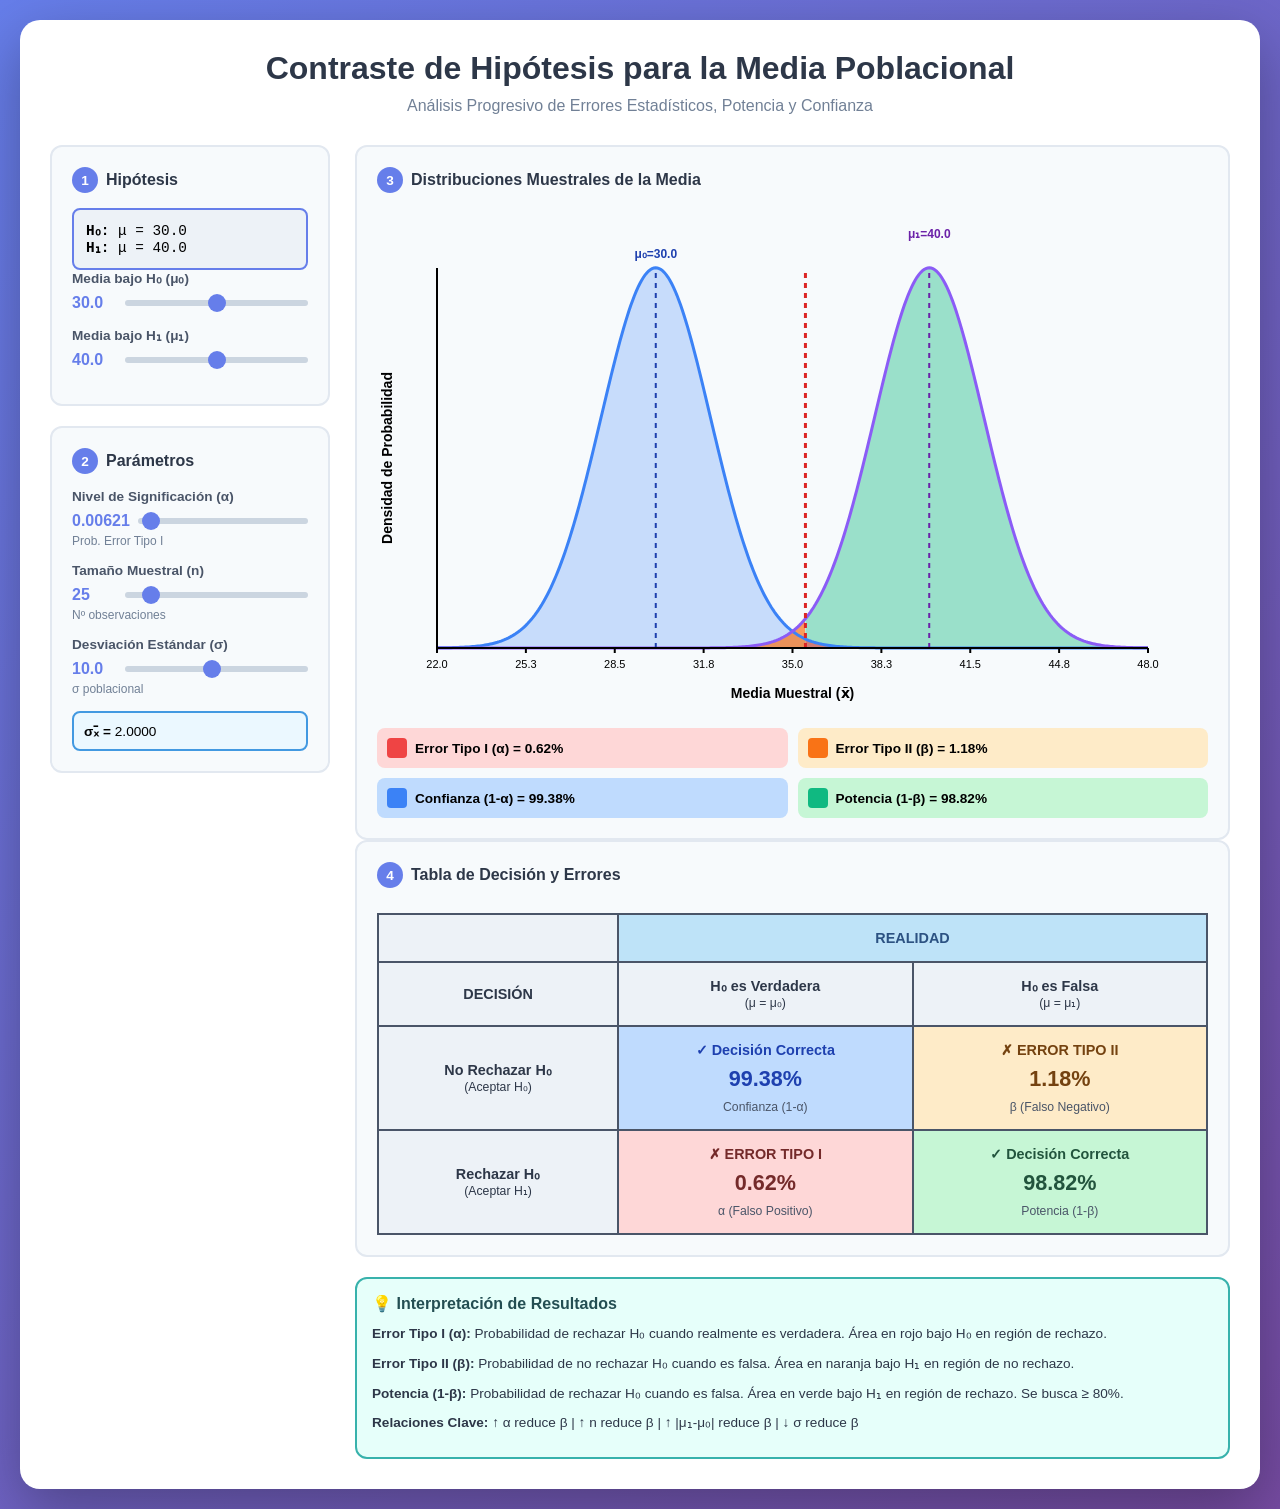
==== commit 5c7abea8: "Ajustar valores por defecto: alpha=0.00621, sigma=10, n=25 para que alpha=beta en punto medio (35)" ====
--- a/index.html
+++ b/index.html
@@ -334,8 +334,8 @@
                     <div class="control-group">
                         <label>Nivel de Significación (α)</label>
                         <div class="slider-container">
-                            <span class="value-display" id="alphaValue">0.050</span>
-                            <input type="range" id="alpha" min="0.001" max="0.2" step="0.001" value="0.05" oninput="updateParams()">
+                            <span class="value-display" id="alphaValue">0.006</span>
+                            <input type="range" id="alpha" min="0.001" max="0.2" step="0.00001" value="0.00621" oninput="updateParams()">
                         </div>
                         <p class="helper-text">Prob. Error Tipo I</p>
                     </div>
@@ -352,8 +352,8 @@
                     <div class="control-group">
                         <label>Desviación Estándar (σ)</label>
                         <div class="slider-container">
-                            <span class="value-display" id="sigmaValue">12.0</span>
-                            <input type="range" id="sigma" min="1" max="20" step="0.5" value="12" oninput="updateParams()">
+                            <span class="value-display" id="sigmaValue">10.0</span>
+                            <input type="range" id="sigma" min="1" max="20" step="0.5" value="10" oninput="updateParams()">
                         </div>
                         <p class="helper-text">σ poblacional</p>
                     </div>
@@ -509,7 +509,7 @@
             // Actualizar displays
             document.getElementById('mu0Value').textContent = mu0.toFixed(1);
             document.getElementById('mu1Value').textContent = mu1.toFixed(1);
-            document.getElementById('alphaValue').textContent = alpha.toFixed(3);
+            document.getElementById('alphaValue').textContent = alpha.toFixed(5);
             document.getElementById('sampleSizeValue').textContent = n;
             document.getElementById('sigmaValue').textContent = sigma.toFixed(1);
 
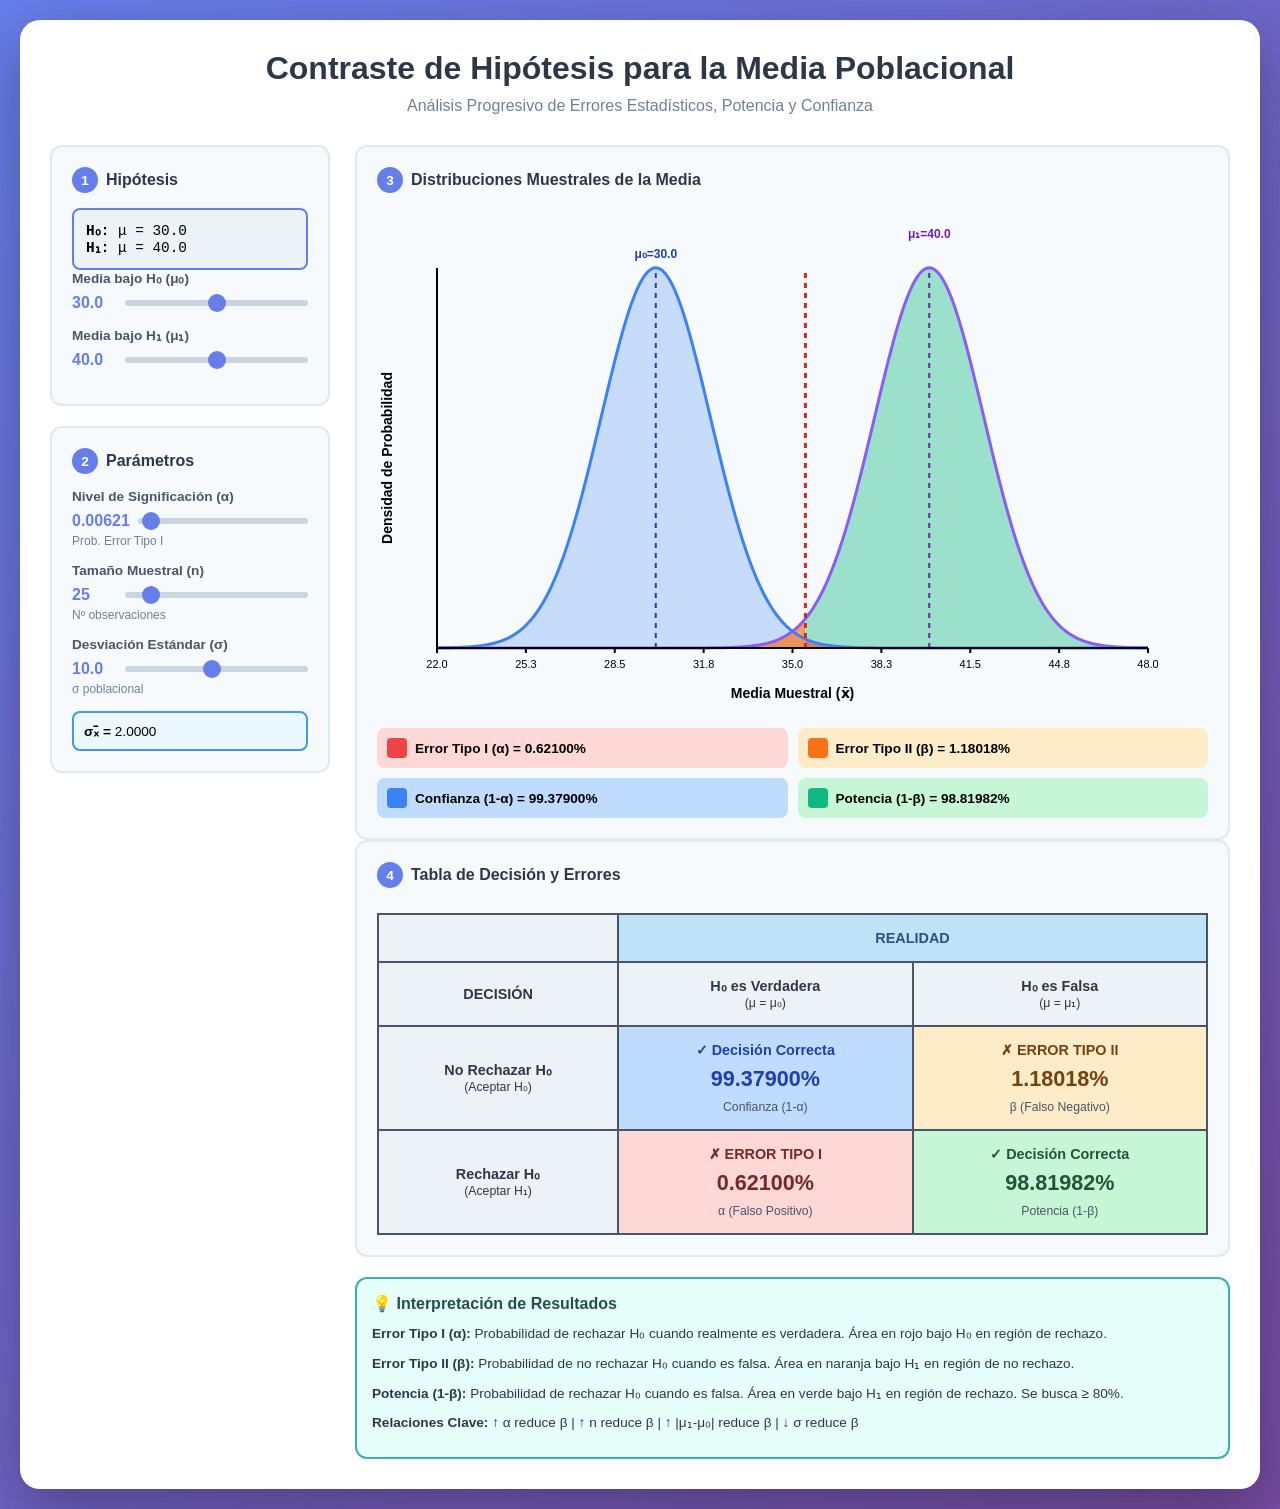
==== commit 1d4cba9c: "Cambiar formato a 5 decimales para alpha, beta, potencia y confianza" ====
--- a/index.html
+++ b/index.html
@@ -375,19 +375,19 @@
                     <div class="legend-container" style="grid-template-columns: repeat(2, 1fr); gap: 10px;">
                         <div class="legend-item" style="background: #fed7d7;">
                             <div class="legend-color" style="background: #ef4444;"></div>
-                            <span><strong>Error Tipo I (α) = <span id="alphaPercent">5.00</span>%</strong></span>
+                            <span><strong>Error Tipo I (α) = <span id="alphaPercent">0.62100</span>%</strong></span>
                         </div>
                         <div class="legend-item" style="background: #feebc8;">
                             <div class="legend-color" style="background: #f97316;"></div>
-                            <span><strong>Error Tipo II (β) = <span id="betaPercent">0.00</span>%</strong></span>
+                            <span><strong>Error Tipo II (β) = <span id="betaPercent">0.62100</span>%</strong></span>
                         </div>
                         <div class="legend-item" style="background: #bfdbfe;">
                             <div class="legend-color" style="background: #3b82f6;"></div>
-                            <span><strong>Confianza (1-α) = <span id="confidencePercent">95.00</span>%</strong></span>
+                            <span><strong>Confianza (1-α) = <span id="confidencePercent">99.37900</span>%</strong></span>
                         </div>
                         <div class="legend-item" style="background: #c6f6d5;">
                             <div class="legend-color" style="background: #10b981;"></div>
-                            <span><strong>Potencia (1-β) = <span id="powerPercent">100.00</span>%</strong></span>
+                            <span><strong>Potencia (1-β) = <span id="powerPercent">99.37900</span>%</strong></span>
                         </div>
                     </div>
                 </div>
@@ -413,12 +413,12 @@
                                     <th>No Rechazar H₀<br><span style="font-weight: normal; font-size: 0.85em;">(Aceptar H₀)</span></th>
                                     <td class="cell-correct-confidence">
                                         <div style="font-weight: bold; color: #1e40af;">✓ Decisión Correcta</div>
-                                        <div class="cell-value" style="color: #1e40af;"><span id="confidenceTable">95.00</span>%</div>
+                                        <div class="cell-value" style="color: #1e40af;"><span id="confidenceTable">99.37900</span>%</div>
                                         <div class="cell-label">Confianza (1-α)</div>
                                     </td>
                                     <td class="cell-error-tipo2">
                                         <div style="font-weight: bold; color: #744210;">✗ ERROR TIPO II</div>
-                                        <div class="cell-value" style="color: #744210;"><span id="betaTable">0.00</span>%</div>
+                                        <div class="cell-value" style="color: #744210;"><span id="betaTable">0.62100</span>%</div>
                                         <div class="cell-label">β (Falso Negativo)</div>
                                     </td>
                                 </tr>
@@ -426,12 +426,12 @@
                                     <th>Rechazar H₀<br><span style="font-weight: normal; font-size: 0.85em;">(Aceptar H₁)</span></th>
                                     <td class="cell-error-tipo1">
                                         <div style="font-weight: bold; color: #742a2a;">✗ ERROR TIPO I</div>
-                                        <div class="cell-value" style="color: #742a2a;"><span id="alphaTable">5.00</span>%</div>
+                                        <div class="cell-value" style="color: #742a2a;"><span id="alphaTable">0.62100</span>%</div>
                                         <div class="cell-label">α (Falso Positivo)</div>
                                     </td>
                                     <td class="cell-correct-power">
                                         <div style="font-weight: bold; color: #22543d;">✓ Decisión Correcta</div>
-                                        <div class="cell-value" style="color: #22543d;"><span id="powerTable">100.00</span>%</div>
+                                        <div class="cell-value" style="color: #22543d;"><span id="powerTable">99.37900</span>%</div>
                                         <div class="cell-label">Potencia (1-β)</div>
                                     </td>
                                 </tr>
@@ -533,17 +533,17 @@
 
             currentStats = { alpha, beta, power, confidence, criticalValue, mu0, mu1, seM };
 
-            // Actualizar resultados en leyenda
-            document.getElementById('alphaPercent').textContent = (alpha * 100).toFixed(2);
-            document.getElementById('betaPercent').textContent = (beta * 100).toFixed(2);
-            document.getElementById('confidencePercent').textContent = (confidence * 100).toFixed(2);
-            document.getElementById('powerPercent').textContent = (power * 100).toFixed(2);
-
-            // Actualizar tabla
-            document.getElementById('confidenceTable').textContent = (confidence * 100).toFixed(2);
-            document.getElementById('betaTable').textContent = (beta * 100).toFixed(2);
-            document.getElementById('alphaTable').textContent = (alpha * 100).toFixed(2);
-            document.getElementById('powerTable').textContent = (power * 100).toFixed(2);
+            // Actualizar resultados en leyenda (5 decimales)
+            document.getElementById('alphaPercent').textContent = (alpha * 100).toFixed(5);
+            document.getElementById('betaPercent').textContent = (beta * 100).toFixed(5);
+            document.getElementById('confidencePercent').textContent = (confidence * 100).toFixed(5);
+            document.getElementById('powerPercent').textContent = (power * 100).toFixed(5);
+
+            // Actualizar tabla (5 decimales)
+            document.getElementById('confidenceTable').textContent = (confidence * 100).toFixed(5);
+            document.getElementById('betaTable').textContent = (beta * 100).toFixed(5);
+            document.getElementById('alphaTable').textContent = (alpha * 100).toFixed(5);
+            document.getElementById('powerTable').textContent = (power * 100).toFixed(5);
 
             // Actualizar gráfico
             drawChart();
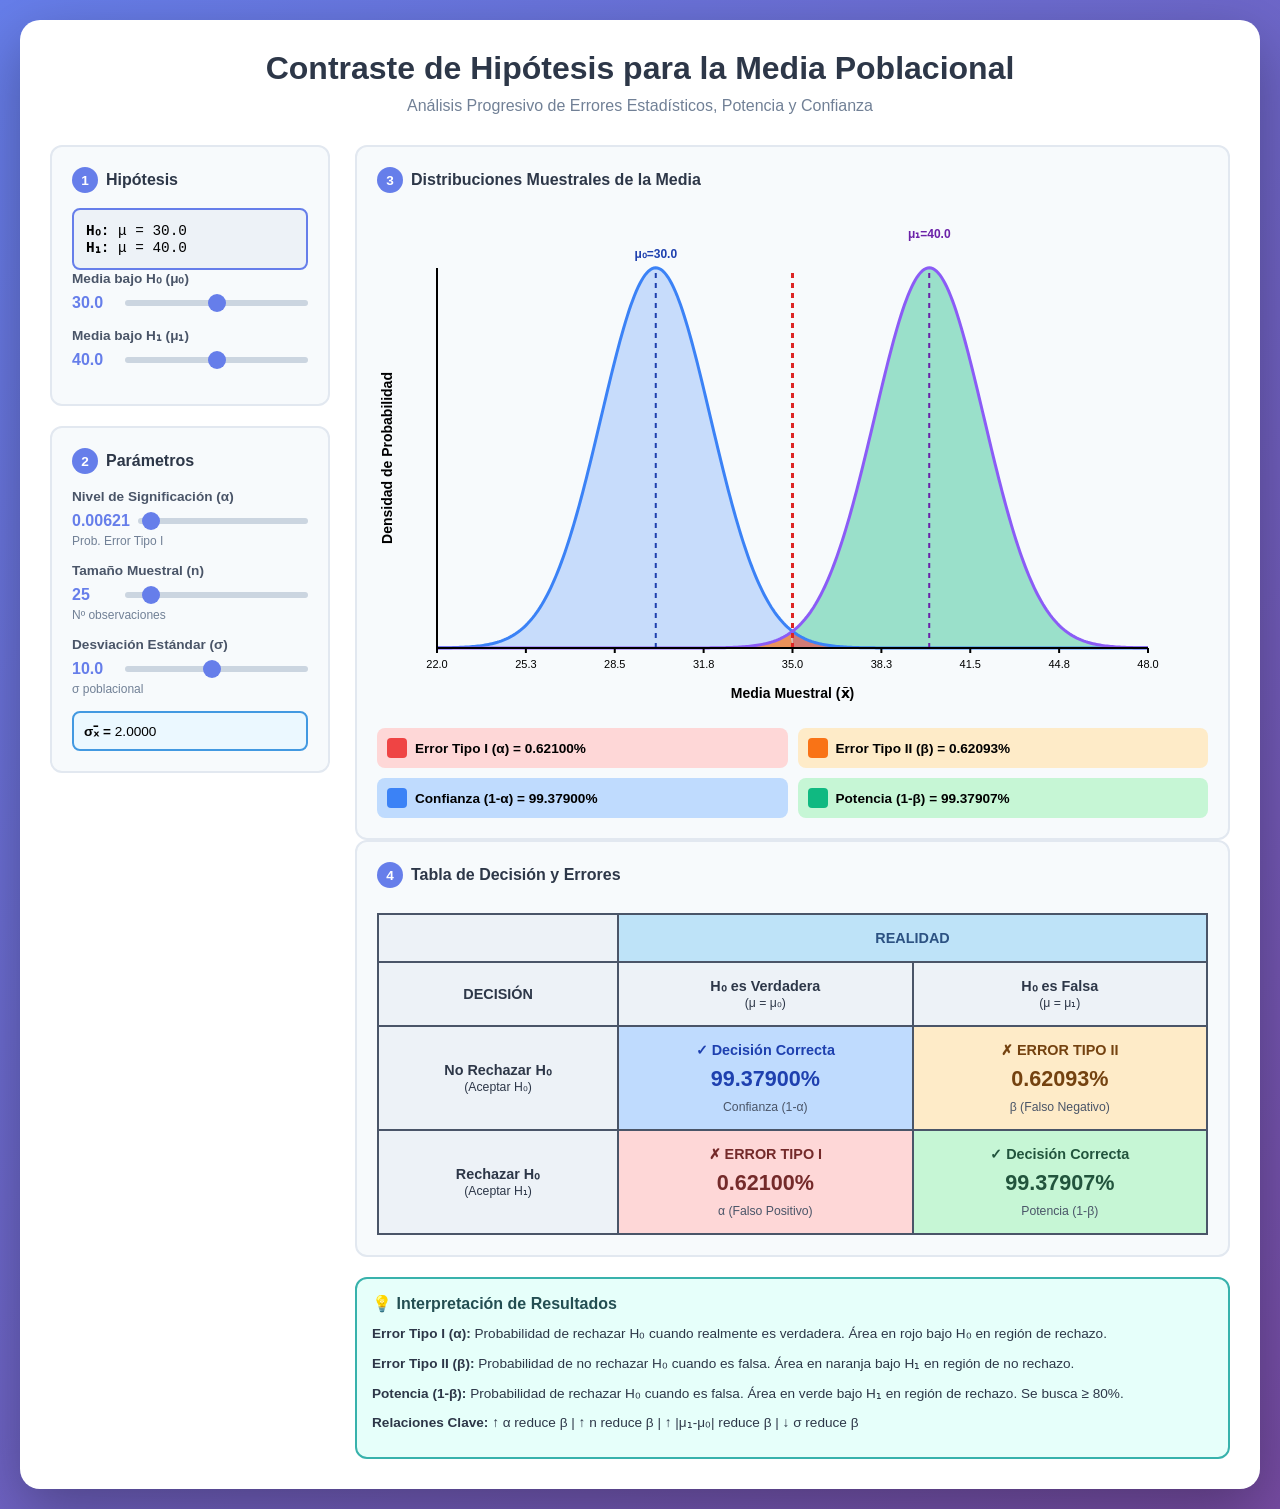
==== commit 7c6c145f: "Corregir cálculo: usar alpha en vez de alpha/2 para que valor crítico caiga en punto medio y alpha=b" ====
--- a/index.html
+++ b/index.html
@@ -522,10 +522,11 @@
                 <div><strong>H₁:</strong> μ = ${mu1.toFixed(1)}</div>
             `;
 
-            // Calcular estadísticas (solo bilateral, solo cola derecha)
-            const criticalValue = inverseNormalCDF(1 - alpha / 2) * seM + mu0;
-
-            // Beta solo considerando cola derecha (sin cola izquierda)
+            // Calcular estadísticas (cola derecha únicamente)
+            // Para que α = β, el valor crítico debe estar en el punto medio
+            const criticalValue = inverseNormalCDF(1 - alpha) * seM + mu0;
+
+            // Beta: área bajo H₁ desde inicio hasta valor crítico
             const beta = normalCDF(criticalValue, mu1, seM);
 
             const power = 1 - beta;
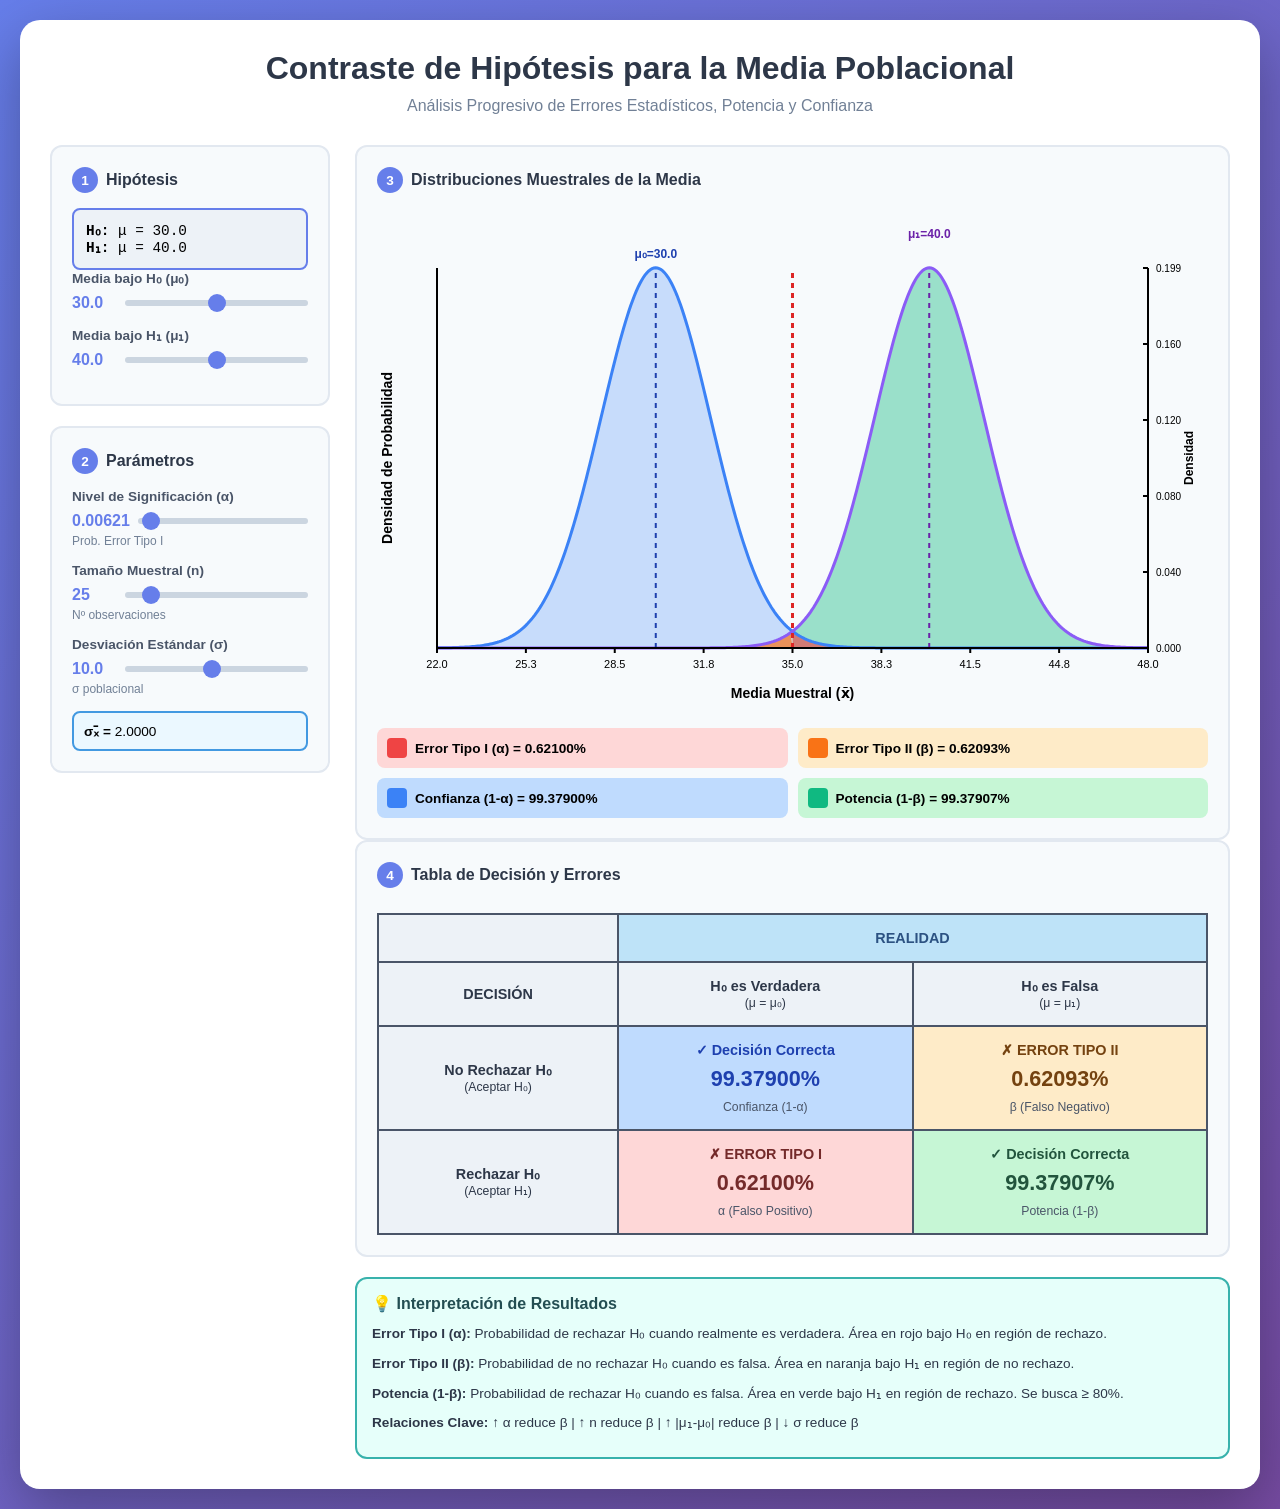
==== commit 7085682b: "Añadir escala de densidad de probabilidad en eje Y derecho que se actualiza dinámicamente" ====
--- a/index.html
+++ b/index.html
@@ -737,6 +737,42 @@
                 ctx.lineTo(px, canvas.height - padding + 5);
                 ctx.stroke();
             }
+
+            // Eje Y derecho para escala de densidad
+            ctx.strokeStyle = '#000';
+            ctx.lineWidth = 2;
+            ctx.beginPath();
+            ctx.moveTo(canvas.width - padding, padding);
+            ctx.lineTo(canvas.width - padding, canvas.height - padding);
+            ctx.stroke();
+
+            // Marcas en eje Y derecho (densidad)
+            ctx.fillStyle = '#000';
+            ctx.font = '10px Arial';
+            ctx.textAlign = 'left';
+            const numTicksY = 5;
+            for (let i = 0; i <= numTicksY; i++) {
+                const density = (maxY / numTicksY) * i;
+                const py = mapY(density);
+
+                // Marca
+                ctx.beginPath();
+                ctx.moveTo(canvas.width - padding - 5, py);
+                ctx.lineTo(canvas.width - padding, py);
+                ctx.stroke();
+
+                // Etiqueta
+                ctx.fillText(density.toFixed(3), canvas.width - padding + 8, py + 4);
+            }
+
+            // Etiqueta del eje Y derecho
+            ctx.save();
+            ctx.translate(canvas.width - 15, canvas.height / 2);
+            ctx.rotate(-Math.PI / 2);
+            ctx.font = 'bold 12px Arial';
+            ctx.textAlign = 'center';
+            ctx.fillText('Densidad', 0, 0);
+            ctx.restore();
         }
 
         // Inicializar
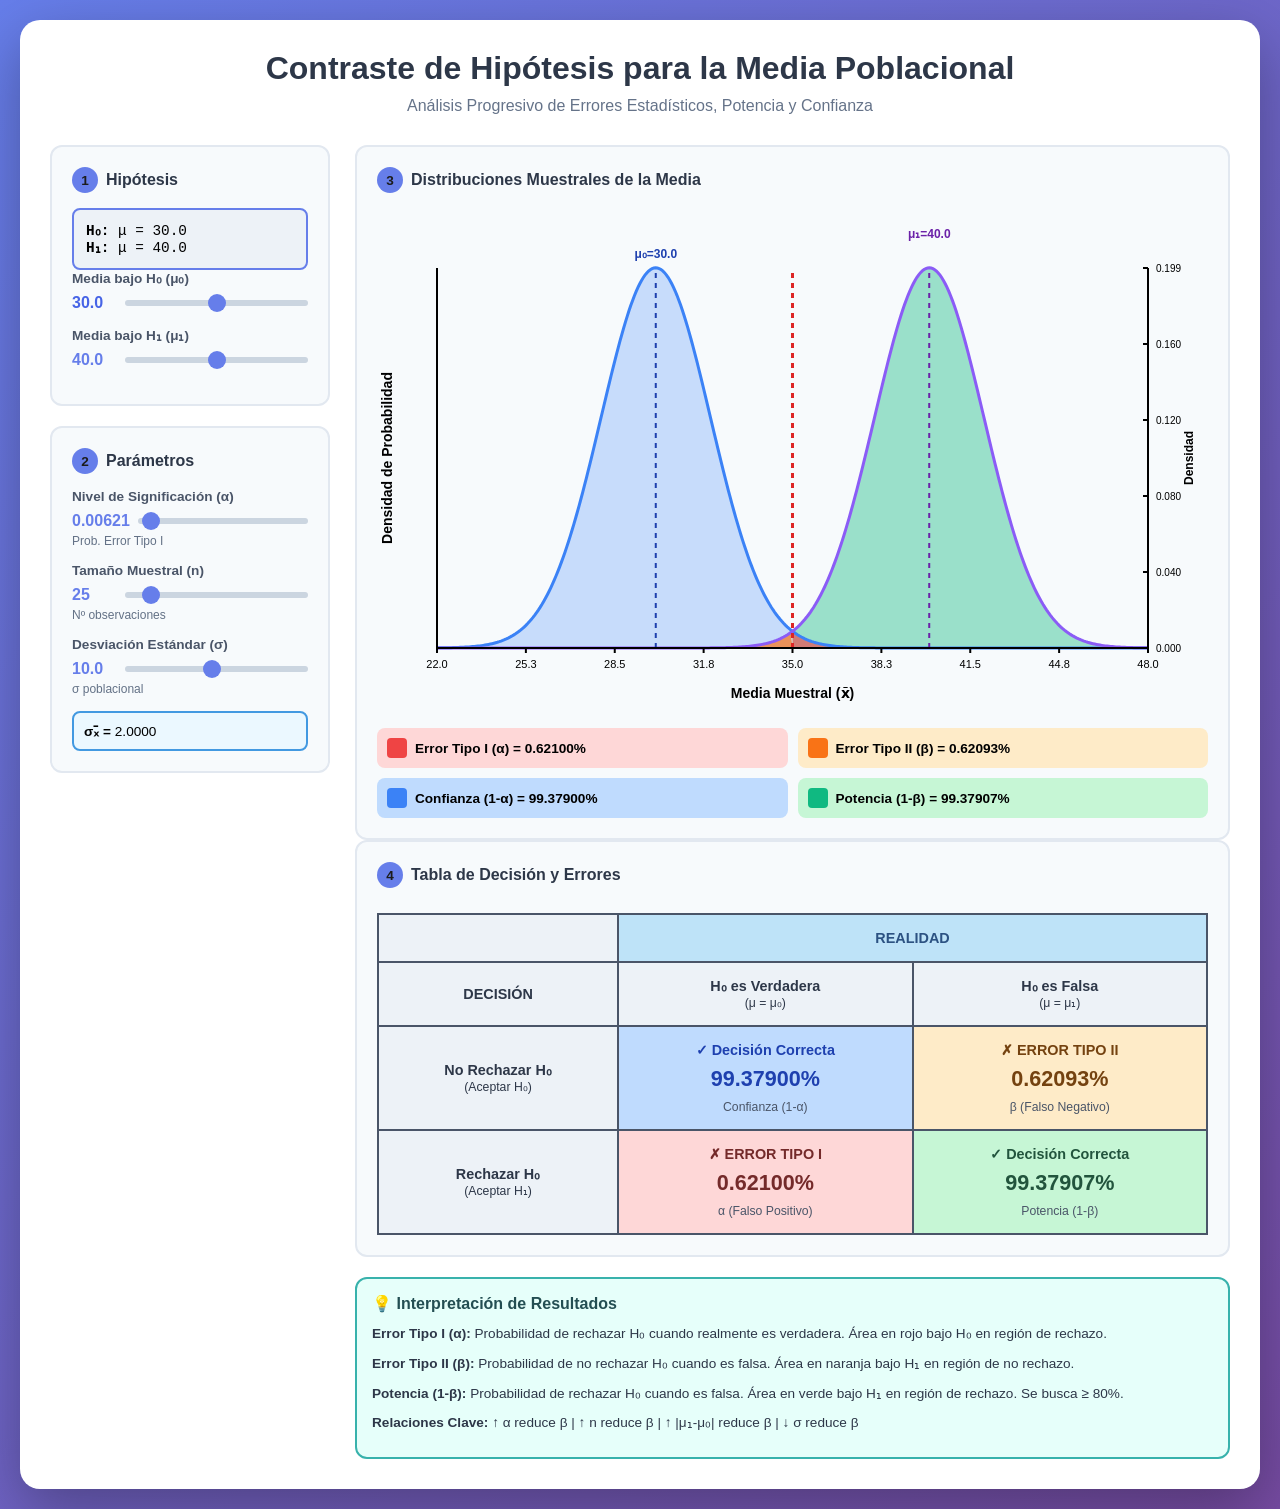
==== commit 9a67688e: "Legibilidad: contraste y tamaño mínimo de texto (impeccable-fix.css) Solo color y font-size de los e" ====
--- a/index.html
+++ b/index.html
@@ -294,6 +294,7 @@
             margin-bottom: 8px;
         }
     </style>
+<link rel="stylesheet" href="impeccable-fix.css?v=20261124">
 </head>
 <body>
     <div class="container">
--- a/impeccable-fix.css
+++ b/impeccable-fix.css
@@ -0,0 +1,7 @@
+/* Correcciones de legibilidad (impeccable detect), 2026-11-24. Solo color y tamaño de letra.
+   Para deshacerlas: quitar el <link> a este fichero en el HTML. */
+#mu0Value { color: #4764e6 !important; }
+div.control-group > p.helper-text { color: #637186 !important; }
+div.controls > div.card > h2 > span.badge { color: #1c1c1c !important; }
+div.main-panel > div.card > h2 > span.badge { color: #1c1c1c !important; }
+p.subtitle { color: #657389 !important; }
